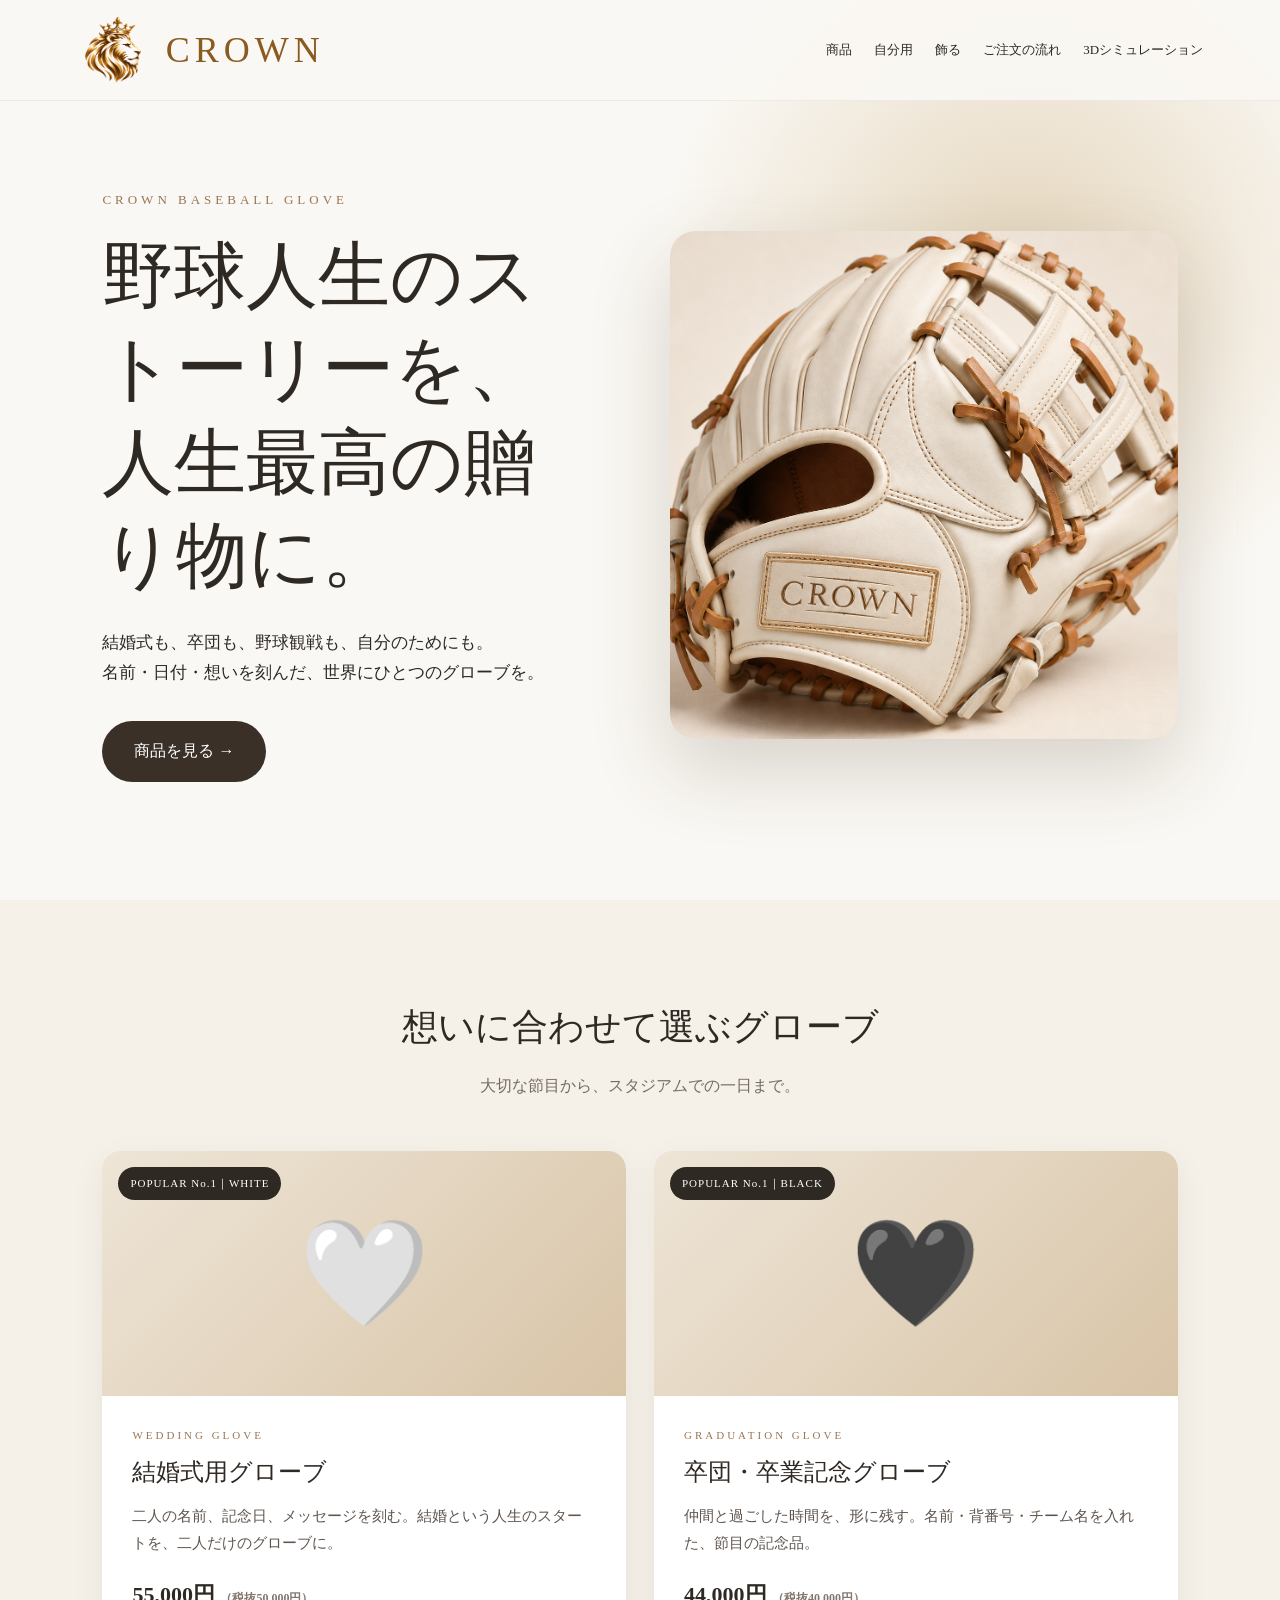
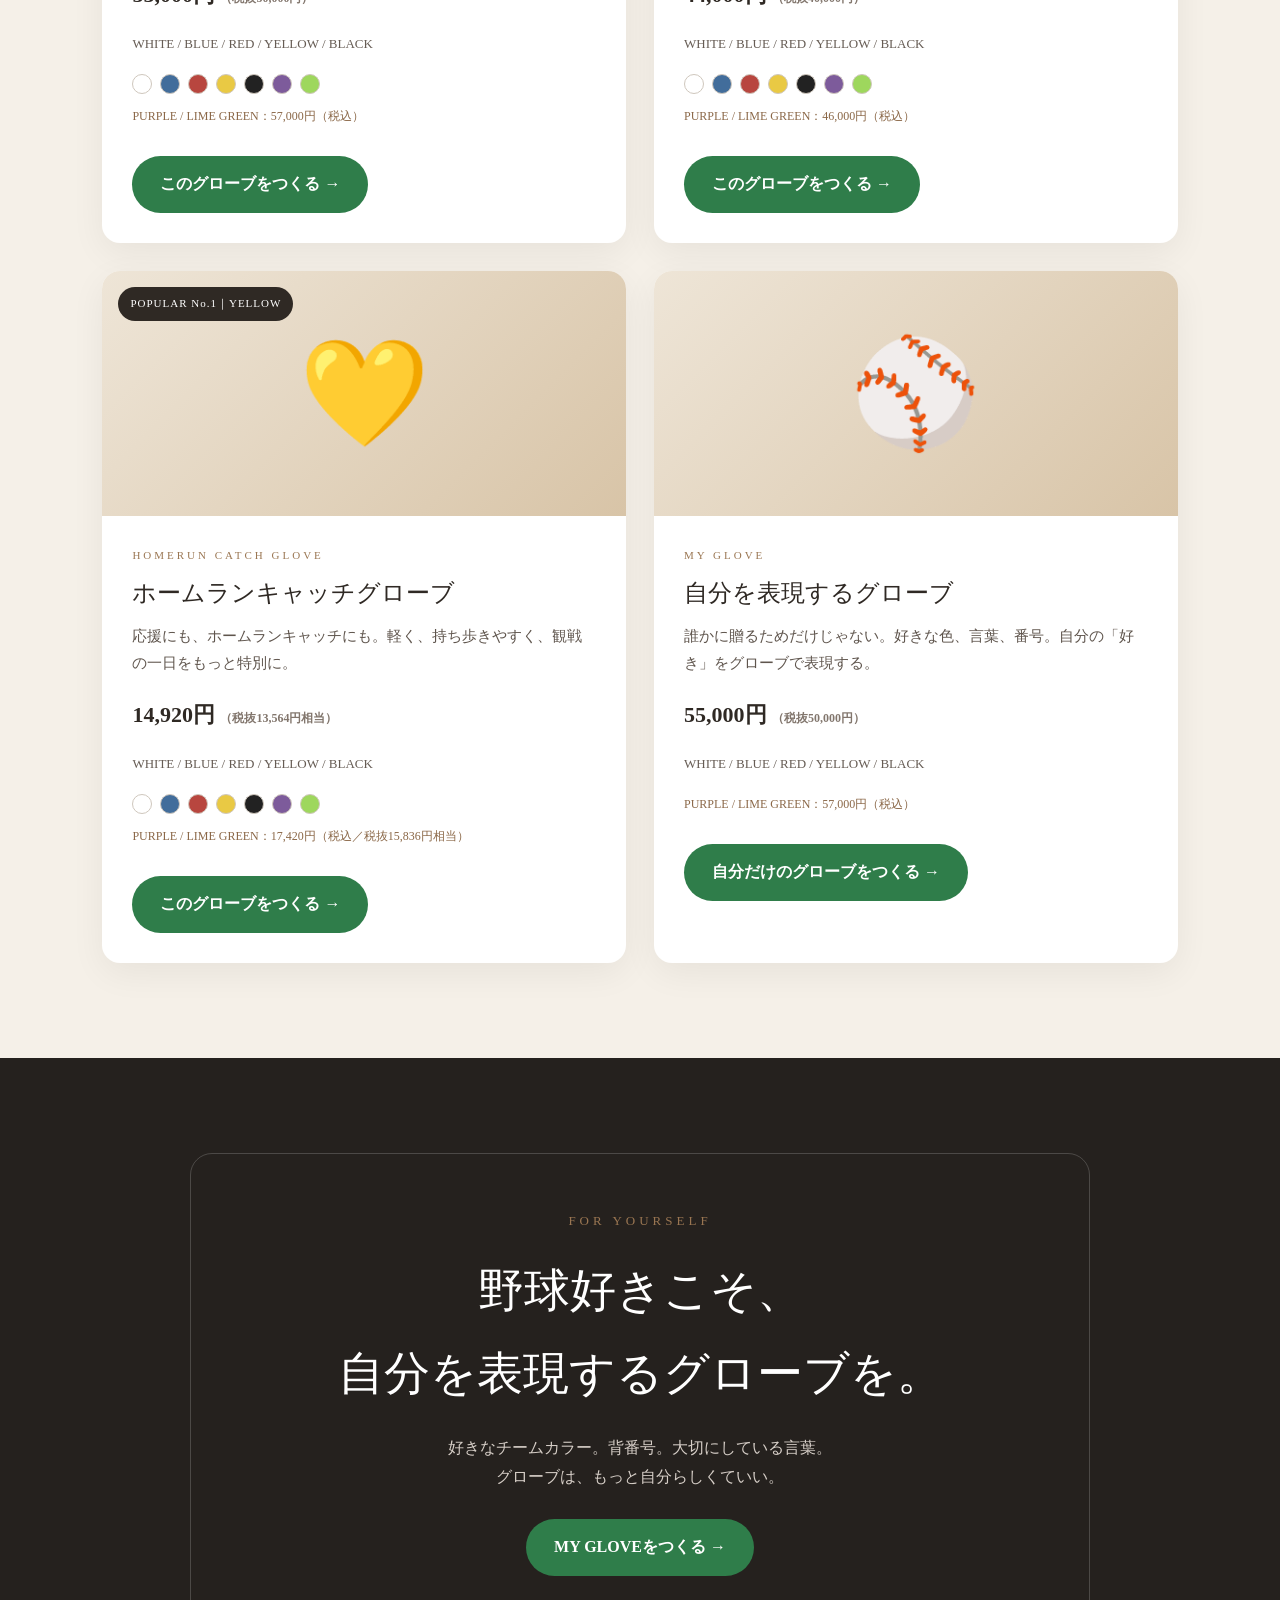
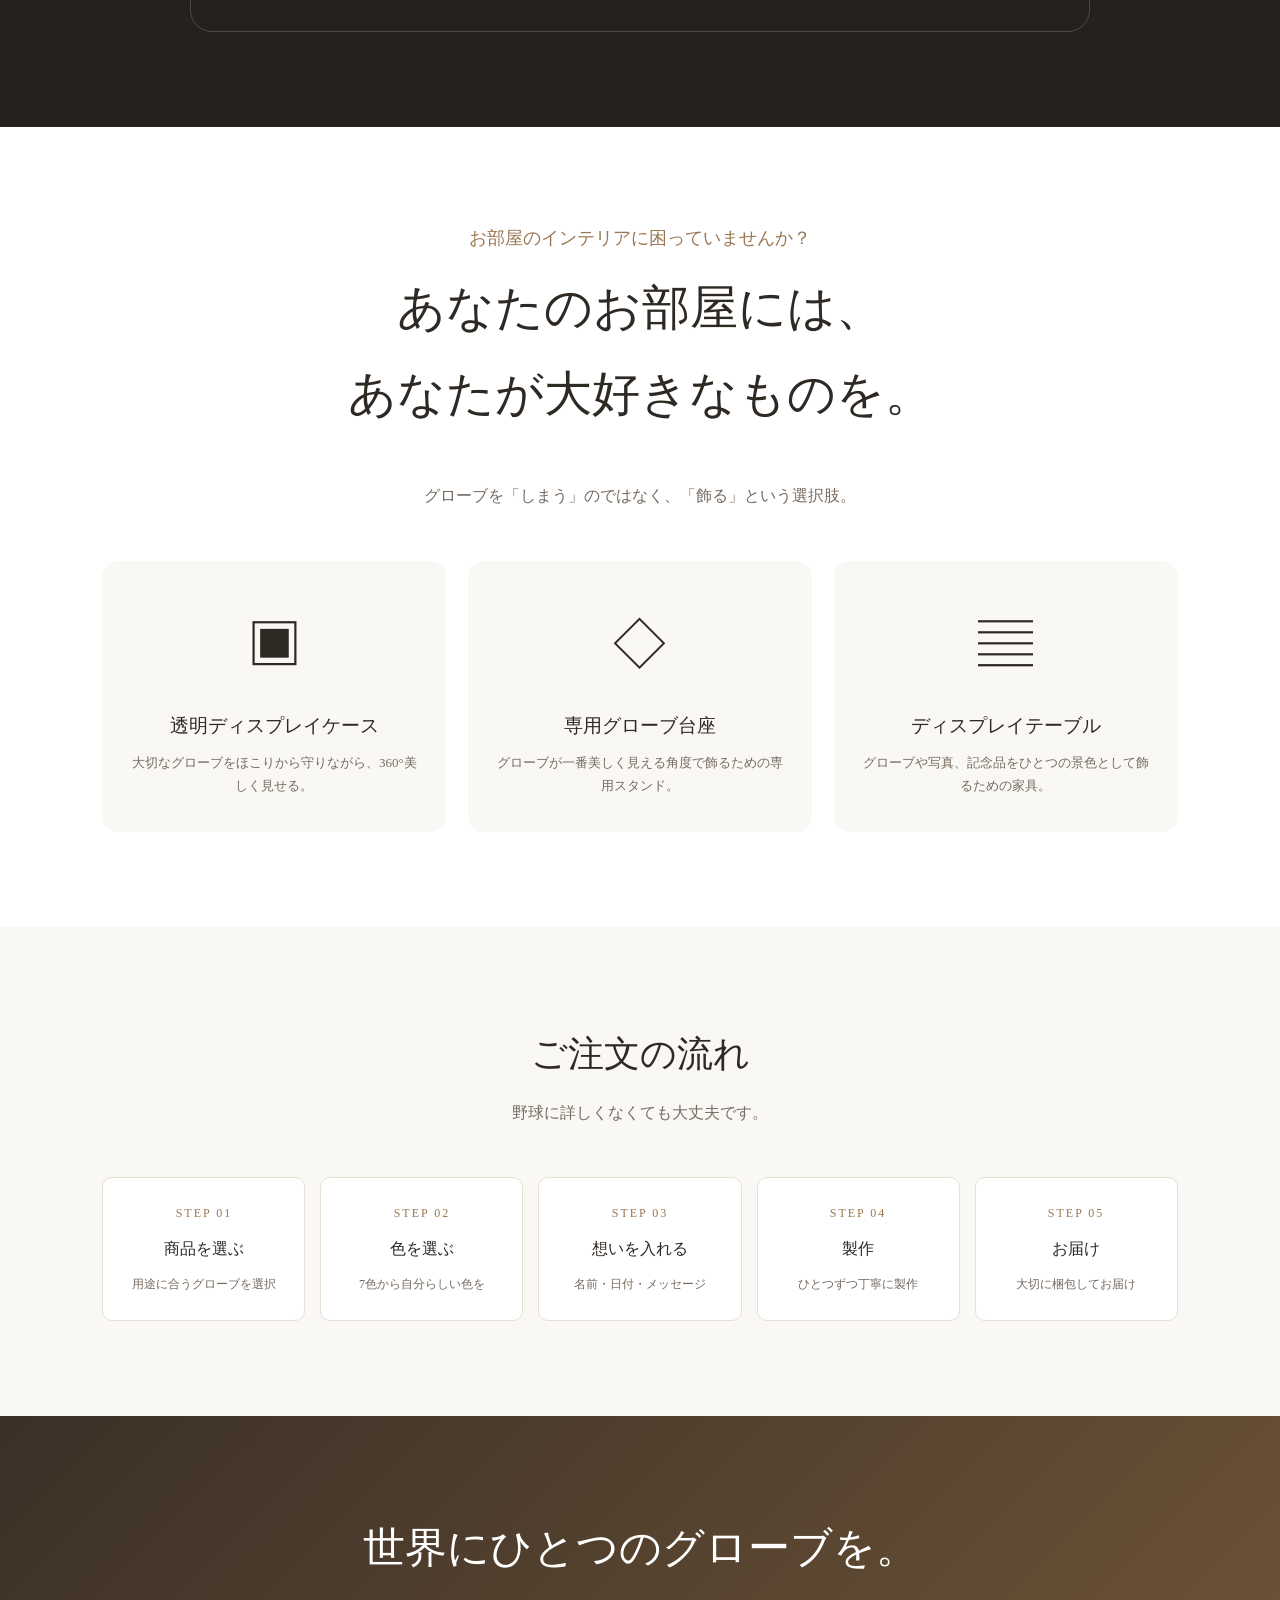
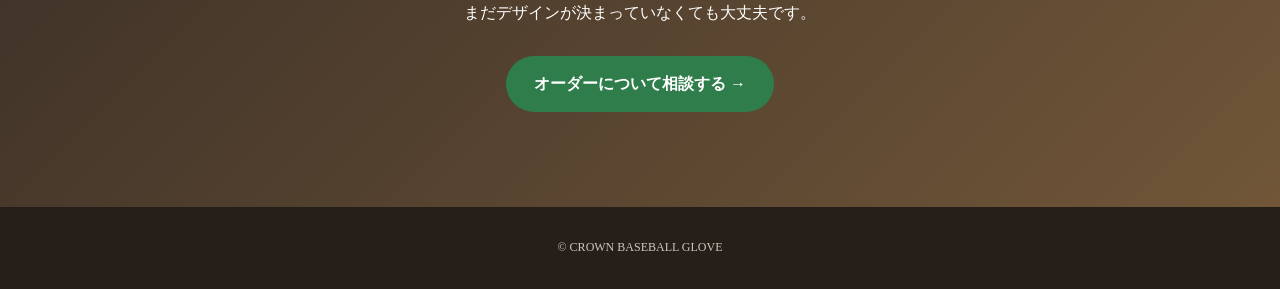
==== index.html @ 949439b6 "Update index.html" ====
<!DOCTYPE html>
<html lang="ja">
<head>
  <meta charset="UTF-8">
  <meta name="viewport" content="width=device-width, initial-scale=1.0">
  <title>CROWN｜野球好きな誰かにとって、一生の思い出になる。</title>
  <meta name="description" content="結婚式、卒団、自分用、野球観戦。想いを世界にひとつのグローブにするCROWN。">

  <!-- Google Analytics 4
       下の G-XXXXXXXXXX を取得した測定IDに置き換えると、
       ページ閲覧・商品クリック・購入ボタンクリック等を計測できます。 -->
  <script async src="https://www.googletagmanager.com/gtag/js?id=G-XXXXXXXXXX"></script>
  <script>
    window.dataLayer = window.dataLayer || [];
    function gtag(){dataLayer.push(arguments);}
    gtag('js', new Date());
    gtag('config', 'G-XXXXXXXXXX');
  </script>

  <style>
    *{margin:0;padding:0;box-sizing:border-box}
    html{scroll-behavior:smooth}
    body{
      font-family:"Hiragino Mincho ProN","Yu Mincho",serif;
      color:#2f2924;background:#faf8f4;line-height:1.8;
    }
    a{text-decoration:none;color:inherit}
    header{
      position:fixed;top:0;width:100%;z-index:100;padding:16px 6%;
      display:flex;justify-content:space-between;align-items:center;
      background:rgba(250,248,244,.92);backdrop-filter:blur(10px);
      border-bottom:1px solid rgba(0,0,0,.05)
    }
  .logo{
  display:flex;
  align-items:center;
  gap:14px;
  text-decoration:none;
  flex-shrink:0;
}

/* ライオン */
.logo-lion{
  display:block;
  width:75px;
  height:68px;
  object-fit:contain;
}

/* CROWN */
.logo-name{
  font-family:Georgia,"Times New Roman",serif;
  font-size:36px;
  font-weight:400;
  letter-spacing:5px;
  line-height:1;
  color:#8a5a20;
}
    nav{display:flex;gap:22px;align-items:center;font-size:13px}
    .header-btn{background:#3b3027;color:#fff;padding:10px 18px;border-radius:30px}
    .purchase-btn{
      display:inline-block;background:#2f7d4a;color:#fff;padding:14px 28px;
      border-radius:40px;font-weight:700;transition:.25s;border:none;cursor:pointer
    }
    .purchase-btn:hover{transform:translateY(-2px);filter:brightness(.94)}
    .main-btn{
      display:inline-block;background:#3b3027;color:#fff;padding:16px 32px;
      border-radius:40px;transition:.25s
    }
    .main-btn:hover{transform:translateY(-2px);opacity:.88}

    /* Opening */
    #opening{
      position:fixed;inset:0;z-index:9999;display:flex;align-items:center;justify-content:center;
      text-align:center;color:white;background:
      linear-gradient(rgba(25,20,16,.62),rgba(25,20,16,.62)),
      radial-gradient(circle at 50% 45%,#8d765f,#2c241e 70%);
      backdrop-filter:blur(12px);animation:openingOut 1s ease 2.6s forwards;
    }
    #opening::before{
      content:"";position:absolute;inset:-20px;
      background:radial-gradient(circle at center,rgba(255,255,255,.13),transparent 45%);
      filter:blur(18px)
    }
    .opening-copy{position:relative;padding:30px;animation:copyIn 1.2s ease both}
    .opening-logo{display:block;width:min(620px,82vw);max-height:62vh;object-fit:contain;margin:auto;filter:drop-shadow(0 14px 35px rgba(0,0,0,.18))}
    .opening-copy small{display:block;letter-spacing:5px;margin-bottom:20px;opacity:.78}
    .opening-copy h1{font-size:clamp(30px,5vw,62px);font-weight:400;line-height:1.55}
    @keyframes copyIn{from{opacity:0;transform:translateY(12px);filter:blur(8px)}to{opacity:1;transform:none;filter:blur(0)}}
    @keyframes openingOut{to{opacity:0;visibility:hidden;pointer-events:none}}

    .hero{
      min-height:100vh;padding:150px 8% 80px;display:flex;align-items:center;
      background:radial-gradient(circle at 80% 30%,#e5d6bd 0%,transparent 30%),#faf8f4
    }
    .hero-inner{max-width:1200px;margin:auto;display:grid;grid-template-columns:1fr 1fr;gap:60px;align-items:center}
    .eyebrow{font-size:13px;letter-spacing:4px;color:#9a7652;margin-bottom:18px}
    .hero h1{font-size:clamp(40px,6vw,72px);line-height:1.3;font-weight:400;margin-bottom:24px}
    .hero-text p{font-size:17px;margin-bottom:32px}
    .glove-box{
  aspect-ratio:1/1;
  border-radius:25px;
  display:flex;
  align-items:center;
  justify-content:center;
  font-size:180px;
  background:linear-gradient(135deg,rgba(255,255,255,.85),rgba(220,202,173,.85));
  box-shadow:0 30px 80px rgba(76,54,30,.2);
  overflow:hidden;
}

.glove-box img{
  width:100%;
  height:100%;
  object-fit:cover;
  display:block;
}

    section{padding:95px 8%}
    .container{max-width:1200px;margin:auto}
    .section-title{text-align:center;font-size:36px;font-weight:400;margin-bottom:12px}
    .section-lead{text-align:center;color:#766b61;margin-bottom:50px}
    .products{background:#f5f0e8}
    .product-grid{display:grid;grid-template-columns:repeat(2,1fr);gap:28px}
    .product-card{
      position:relative;background:#fff;border-radius:18px;overflow:hidden;
      box-shadow:0 10px 35px rgba(0,0,0,.06)
    }
    .product-image{
      height:245px;display:flex;justify-content:center;align-items:center;font-size:105px;
      background:linear-gradient(135deg,#eee5d7,#d8c4a7)
    }
    .product-content{padding:30px}
    .product-label{font-size:11px;letter-spacing:3px;color:#9a7652;margin-bottom:6px}
    .product-content h3{font-size:24px;font-weight:400;margin-bottom:8px}
    .product-copy{font-size:15px;color:#5f554d;margin-bottom:18px}
    .price{font-size:22px;font-weight:700;margin:12px 0 4px}
    .tax{font-size:12px;color:#82766d}
    .colors{margin:18px 0;font-size:13px;color:#665c54}
    .premium{font-size:12px;color:#8b6848;margin-top:7px}
    .popular{
      position:absolute;top:16px;left:16px;z-index:2;background:#2f2924;color:white;
      padding:7px 12px;border-radius:30px;font-size:11px;letter-spacing:1px
    }
    .color-dots{display:flex;gap:8px;margin:12px 0}
    .dot{width:20px;height:20px;border-radius:50%;border:1px solid #cfc7bd}
    .white{background:#fff}.blue{background:#426d9b}.red{background:#b8463f}
    .yellow{background:#e9c944}.black{background:#222}.purple{background:#7d5b9b}.lime{background:#9ed75d}
    .self-section{background:#25211e;color:#fff}
    .self-section .section-lead{color:#d6cec7}
    .self-card{max-width:900px;margin:auto;text-align:center;padding:55px 35px;border:1px solid rgba(255,255,255,.18);border-radius:22px}
    .self-card h3{font-size:clamp(28px,4vw,46px);font-weight:400;margin-bottom:18px}
    .self-card p{color:#d6cec7;margin-bottom:28px}
    .interior{background:#fff}
    .interior-head{text-align:center;max-width:800px;margin:0 auto 45px}
    .interior-head .question{font-size:18px;color:#9a7652;margin-bottom:10px}
    .interior-head h2{font-size:clamp(30px,5vw,48px);font-weight:400}
    .interior-grid{display:grid;grid-template-columns:repeat(3,1fr);gap:22px}
    .interior-card{background:#faf8f4;padding:34px 25px;border-radius:16px;text-align:center}
    .interior-icon{font-size:55px;margin-bottom:15px}
    .interior-card h3{font-weight:500;margin-bottom:8px}
    .interior-card p{font-size:13px;color:#766b61}
    .flow{background:#faf8f4}
    .flow-grid{display:grid;grid-template-columns:repeat(5,1fr);gap:15px}
    .flow-card{text-align:center;padding:25px 15px;border:1px solid #e8dfd4;border-radius:10px;background:#fff}
    .step{font-size:12px;color:#9a7652;letter-spacing:2px}
    .flow-card h3{font-size:16px;margin:10px 0;font-weight:500}
    .flow-card p{font-size:12px;color:#766b61}
    .cta{background:linear-gradient(135deg,#3b3027,#715638);color:#fff;text-align:center}
    .cta .section-title{font-size:42px}.cta p{margin-bottom:28px}
    footer{background:#251e19;color:#cfc6bd;text-align:center;padding:30px;font-size:12px}

    @media(max-width:850px){
      nav a:not(.header-btn){display:none}
     .logo-lion{
  width:52px;
  height:48px;
}

.logo-name{
  font-size:24px;
  letter-spacing:3px;
}
      .hero{padding:120px 7% 60px}
      .hero-inner{grid-template-columns:1fr;gap:35px}
      .hero-text{text-align:center}.glove-box{font-size:125px}
      section{padding:70px 6%}.section-title{font-size:28px}
      .product-grid,.interior-grid,.flow-grid{grid-template-columns:1fr}
      .product-image{height:210px}
    }
  </style>
</head>
<body>
  <div id="opening" aria-hidden="true">
    <div class="opening-copy">
      <small>CROWN</small>
      <h1>野球好きな誰かにとって、<br>一生の思い出になる。</h1>
    </div>
  </div>

 <header>
  <a href="./index.html" class="logo" aria-label="CROWN トップへ">
   <img src="./crown-lion.png" alt="" class="logo-lion">
    <span class="logo-name">CROWN</span>
  </a>

  <nav>
    <a href="#products">商品</a>
    <a href="#personal">自分用</a>
    <a href="#display">飾る</a>
    <a href="#flow">ご注文の流れ</a>
    <a href="./custom/" class="sim-btn">3Dシミュレーション</a>
  </nav>
</header>

  <main>
    <section class="hero">
      <div class="hero-inner">
        <div class="hero-text">
          <div class="eyebrow">CROWN BASEBALL GLOVE</div>
          <h1>野球人生のストーリーを、<br>人生最高の贈り物に。</h1>
          <p>結婚式も、卒団も、野球観戦も、自分のためにも。<br>
          名前・日付・想いを刻んだ、世界にひとつのグローブを。</p>
          <a href="#products" class="main-btn" onclick="track('hero_products')">商品を見る →</a>
        </div>
        <div class="glove-box">
  <img src="./crown-glove-main.png" alt="CROWN オリジナルグローブ">
</div>
      </div>
    </section>

    <section class="products" id="products">
      <div class="container">
        <h2 class="section-title">想いに合わせて選ぶグローブ</h2>
        <p class="section-lead">大切な節目から、スタジアムでの一日まで。</p>
        <div class="product-grid">

          <article class="product-card">
            <div class="popular">POPULAR No.1｜WHITE</div>
            <div class="product-image">🤍</div>
            <div class="product-content">
              <div class="product-label">WEDDING GLOVE</div>
              <h3>結婚式用グローブ</h3>
              <p class="product-copy">二人の名前、記念日、メッセージを刻む。結婚という人生のスタートを、二人だけのグローブに。</p>
              <div class="price">55,000円 <span class="tax">（税抜50,000円）</span></div>
              <div class="colors">WHITE / BLUE / RED / YELLOW / BLACK</div>
              <div class="color-dots"><i class="dot white"></i><i class="dot blue"></i><i class="dot red"></i><i class="dot yellow"></i><i class="dot black"></i><i class="dot purple"></i><i class="dot lime"></i></div>
              <div class="premium">PURPLE / LIME GREEN：57,000円（税込）</div>
              <br><a href="./custom/" class="purchase-btn" onclick="track('buy_wedding')">このグローブをつくる →</a>
            </div>
          </article>

          <article class="product-card">
            <div class="popular">POPULAR No.1｜BLACK</div>
            <div class="product-image">🖤</div>
            <div class="product-content">
              <div class="product-label">GRADUATION GLOVE</div>
              <h3>卒団・卒業記念グローブ</h3>
              <p class="product-copy">仲間と過ごした時間を、形に残す。名前・背番号・チーム名を入れた、節目の記念品。</p>
              <div class="price">44,000円 <span class="tax">（税抜40,000円）</span></div>
              <div class="colors">WHITE / BLUE / RED / YELLOW / BLACK</div>
              <div class="color-dots"><i class="dot white"></i><i class="dot blue"></i><i class="dot red"></i><i class="dot yellow"></i><i class="dot black"></i><i class="dot purple"></i><i class="dot lime"></i></div>
              <div class="premium">PURPLE / LIME GREEN：46,000円（税込）</div>
              <br><a href="./custom/" class="purchase-btn" onclick="track('buy_graduation')">このグローブをつくる →</a>
            </div>
          </article>

          <article class="product-card">
            <div class="popular">POPULAR No.1｜YELLOW</div>
            <div class="product-image">💛</div>
            <div class="product-content">
              <div class="product-label">HOMERUN CATCH GLOVE</div>
              <h3>ホームランキャッチグローブ</h3>
              <p class="product-copy">応援にも、ホームランキャッチにも。軽く、持ち歩きやすく、観戦の一日をもっと特別に。</p>
              <div class="price">14,920円 <span class="tax">（税抜13,564円相当）</span></div>
              <div class="colors">WHITE / BLUE / RED / YELLOW / BLACK</div>
              <div class="color-dots"><i class="dot white"></i><i class="dot blue"></i><i class="dot red"></i><i class="dot yellow"></i><i class="dot black"></i><i class="dot purple"></i><i class="dot lime"></i></div>
              <div class="premium">PURPLE / LIME GREEN：17,420円（税込／税抜15,836円相当）</div>
              <br><a href="./custom/" class="purchase-btn" onclick="track('buy_homerun')">このグローブをつくる →</a>
            </div>
          </article>

          <article class="product-card" id="myglove">
            <div class="product-image">⚾</div>
            <div class="product-content">
              <div class="product-label">MY GLOVE</div>
              <h3>自分を表現するグローブ</h3>
              <p class="product-copy">誰かに贈るためだけじゃない。好きな色、言葉、番号。自分の「好き」をグローブで表現する。</p>
              <div class="price">55,000円 <span class="tax">（税抜50,000円）</span></div>
              <div class="colors">WHITE / BLUE / RED / YELLOW / BLACK</div>
              <div class="premium">PURPLE / LIME GREEN：57,000円（税込）</div>
              <br><a href="./custom/" class="purchase-btn" onclick="track('buy_myglove')">自分だけのグローブをつくる →</a>
            </div>
          </article>

        </div>
      </div>
    </section>

    <section class="self-section">
      <div class="container">
        <div class="self-card">
          <div class="eyebrow">FOR YOURSELF</div>
          <h3>野球好きこそ、<br>自分を表現するグローブを。</h3>
          <p>好きなチームカラー。背番号。大切にしている言葉。<br>グローブは、もっと自分らしくていい。</p>
          <a href="./custom/" class="purchase-btn" onclick="track('myglove_cta')">MY GLOVEをつくる →</a>
        </div>
      </div>
    </section>

    <section class="interior" id="interior">
      <div class="container">
        <div class="interior-head">
          <div class="question">お部屋のインテリアに困っていませんか？</div>
          <h2>あなたのお部屋には、<br>あなたが大好きなものを。</h2>
        </div>
        <p class="section-lead">グローブを「しまう」のではなく、「飾る」という選択肢。</p>
        <div class="interior-grid">
          <div class="interior-card"><div class="interior-icon">▣</div><h3>透明ディスプレイケース</h3><p>大切なグローブをほこりから守りながら、360°美しく見せる。</p></div>
          <div class="interior-card"><div class="interior-icon">◇</div><h3>専用グローブ台座</h3><p>グローブが一番美しく見える角度で飾るための専用スタンド。</p></div>
          <div class="interior-card"><div class="interior-icon">▤</div><h3>ディスプレイテーブル</h3><p>グローブや写真、記念品をひとつの景色として飾るための家具。</p></div>
        </div>
      </div>
    </section>

    <section class="flow" id="flow">
      <div class="container">
        <h2 class="section-title">ご注文の流れ</h2>
        <p class="section-lead">野球に詳しくなくても大丈夫です。</p>
        <div class="flow-grid">
          <div class="flow-card"><div class="step">STEP 01</div><h3>商品を選ぶ</h3><p>用途に合うグローブを選択</p></div>
          <div class="flow-card"><div class="step">STEP 02</div><h3>色を選ぶ</h3><p>7色から自分らしい色を</p></div>
          <div class="flow-card"><div class="step">STEP 03</div><h3>想いを入れる</h3><p>名前・日付・メッセージ</p></div>
          <div class="flow-card"><div class="step">STEP 04</div><h3>製作</h3><p>ひとつずつ丁寧に製作</p></div>
          <div class="flow-card"><div class="step">STEP 05</div><h3>お届け</h3><p>大切に梱包してお届け</p></div>
        </div>
      </div>
    </section>

    <section class="cta">
      <div class="container">
        <h2 class="section-title">世界にひとつのグローブを。</h2>
        <p>まだデザインが決まっていなくても大丈夫です。</p>
        <a href="/glove-lp/contact.html" class="purchase-btn" onclick="track('bottom_contact')">オーダーについて相談する →</a>
      </div>
    </section>
  </main>

  <footer>© CROWN BASEBALL GLOVE</footer>

  <script>
    // GA4 カスタムイベント。測定ID設定後に商品別クリックを確認できます。
    function track(eventName){
      if(typeof gtag === 'function'){
        gtag('event', eventName, {
          page_path: location.pathname,
          page_title: document.title
        });
      }
    }
    // どのセクションまで見られたかを計測
    const seen = new Set();
    const observer = new IntersectionObserver(entries => {
      entries.forEach(entry => {
        if(entry.isIntersecting && entry.target.id && !seen.has(entry.target.id)){
          seen.add(entry.target.id);
          track('view_section_' + entry.target.id);
        }
      });
    }, {threshold:.35});
    document.querySelectorAll('section[id]').forEach(el => observer.observe(el));
  </script>
</body>
</html>
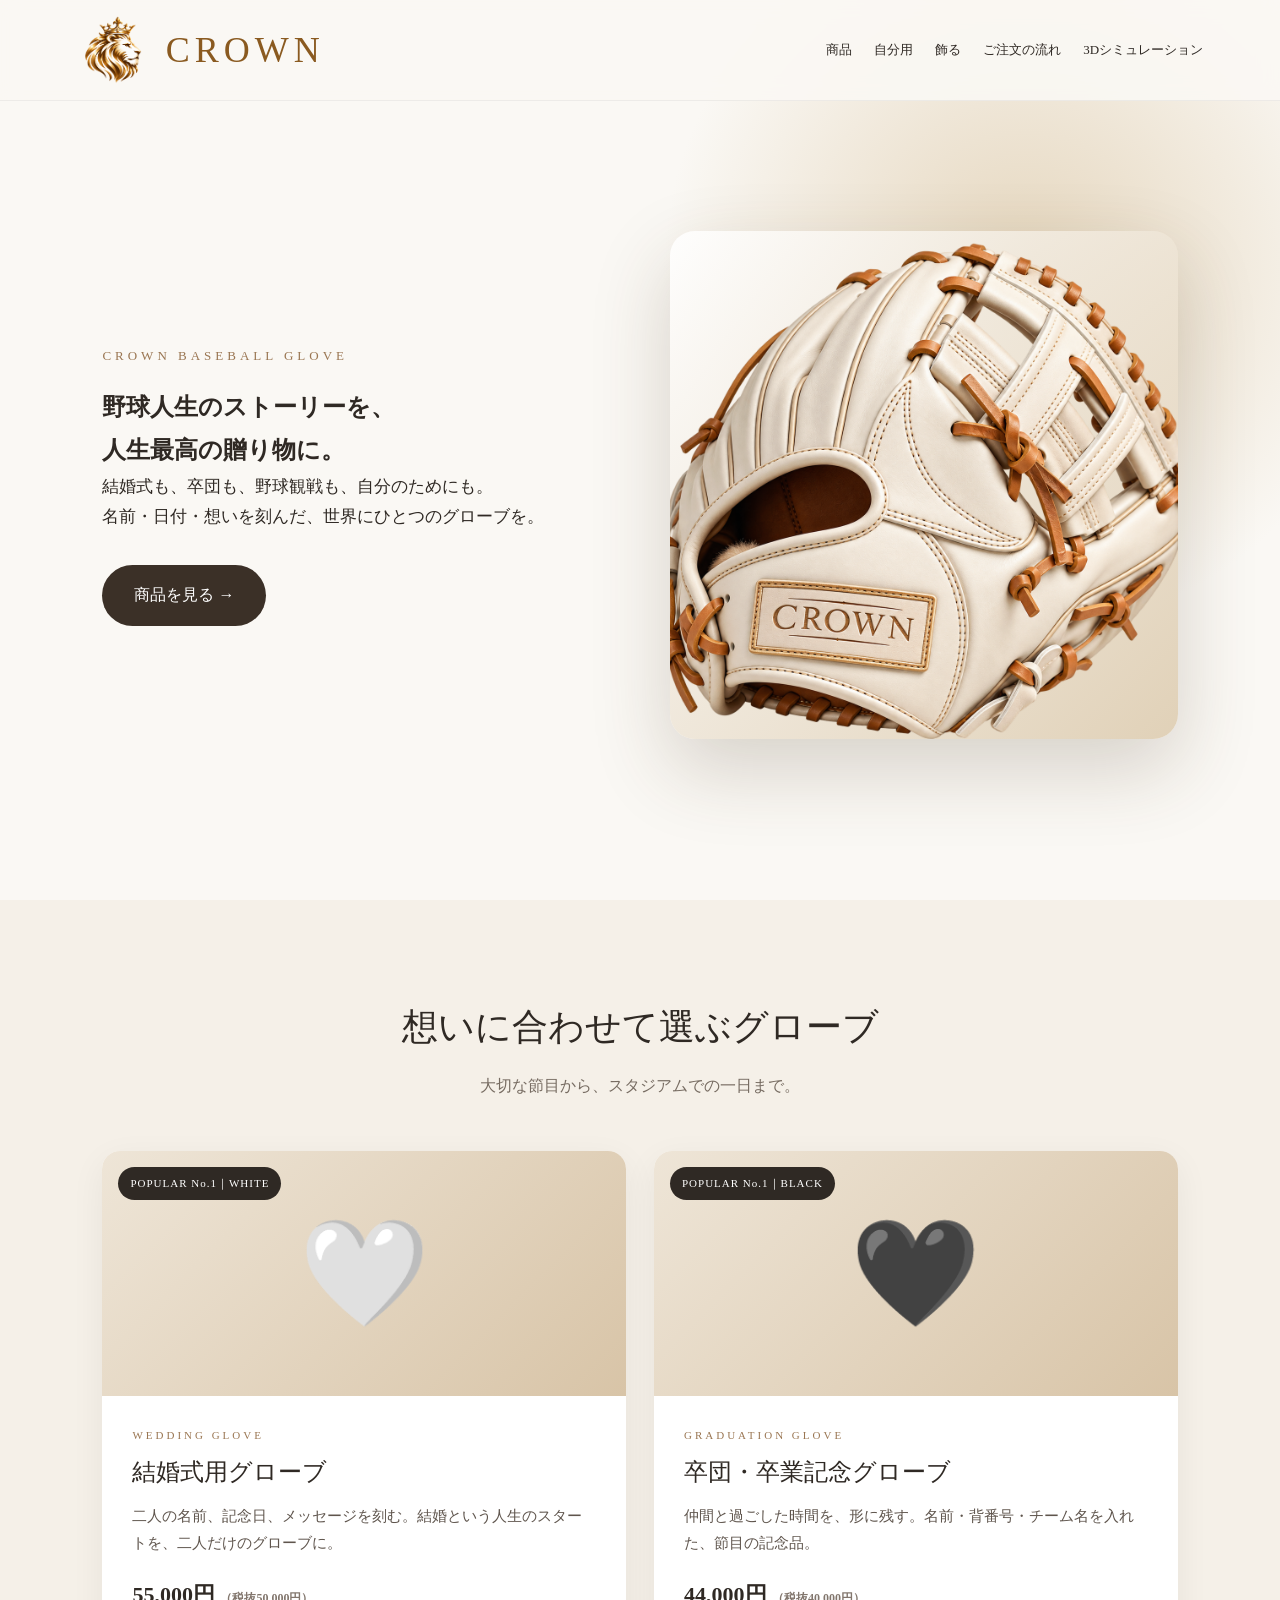
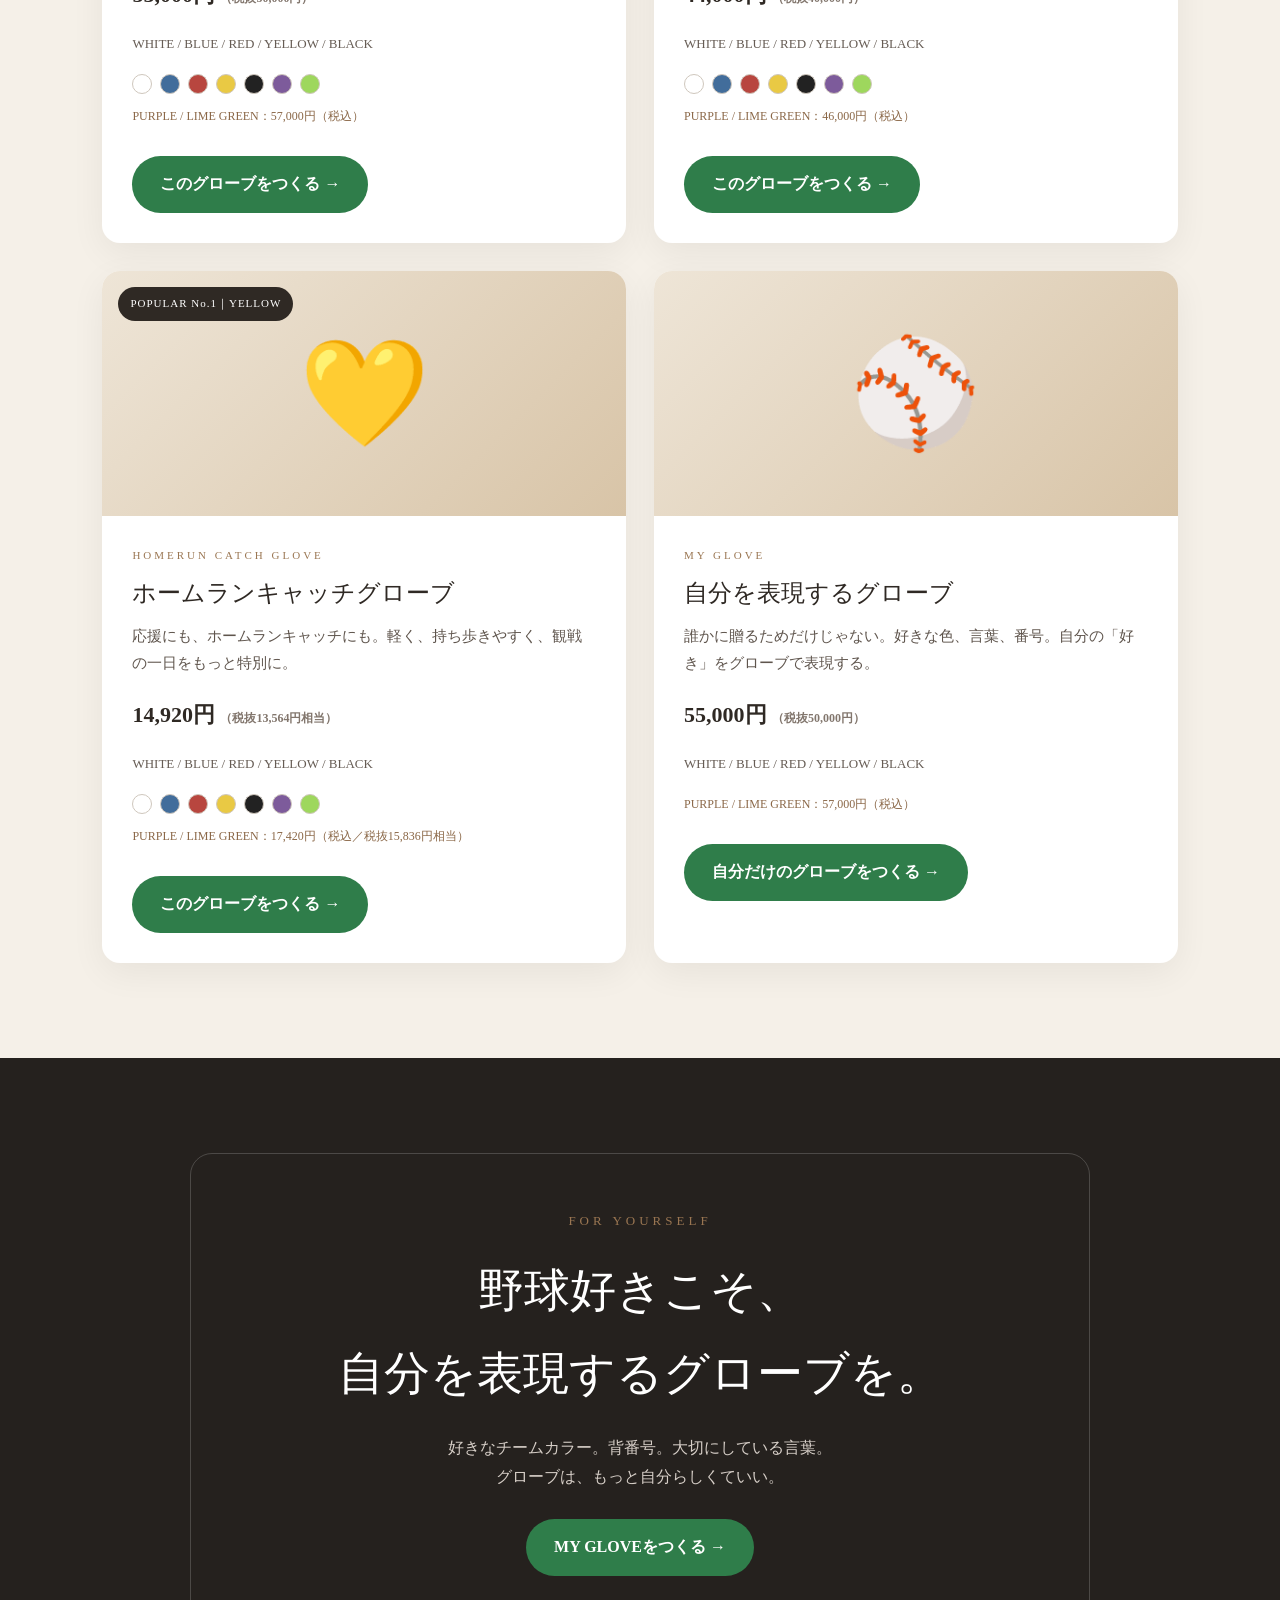
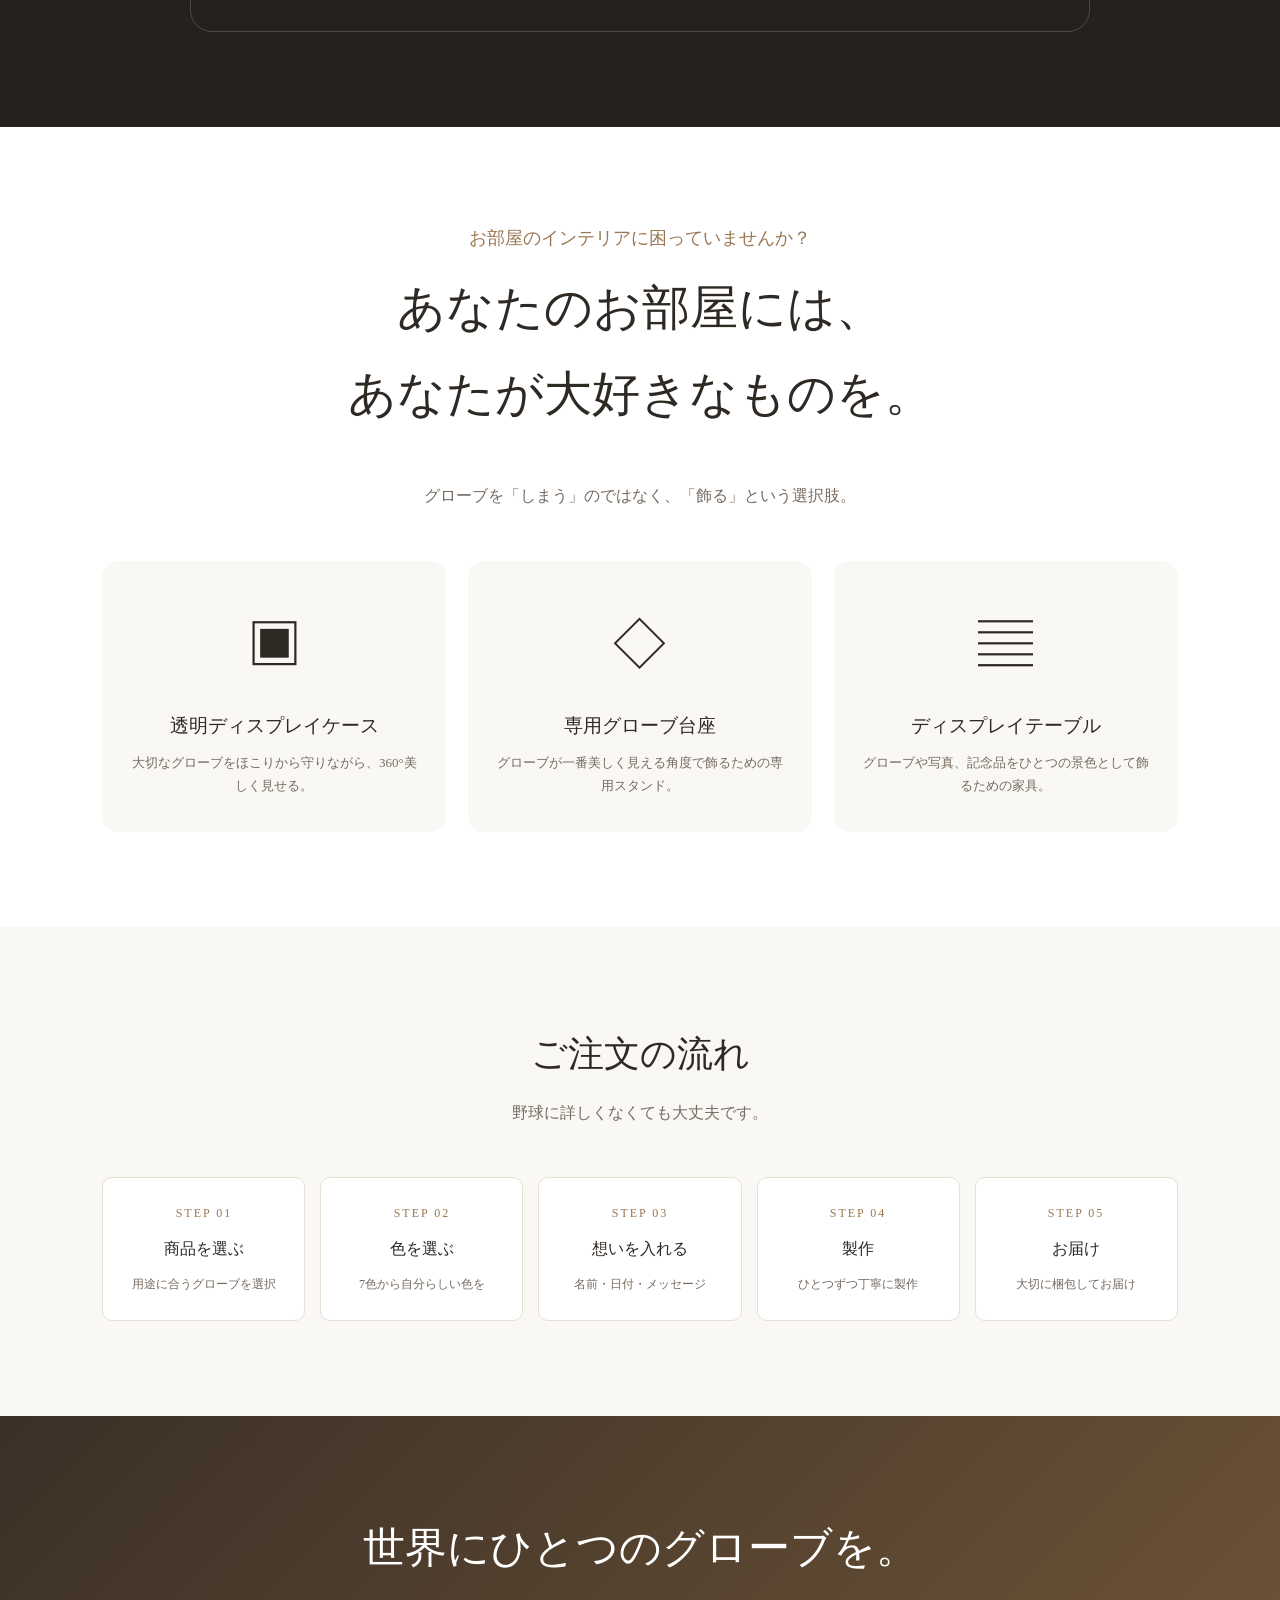
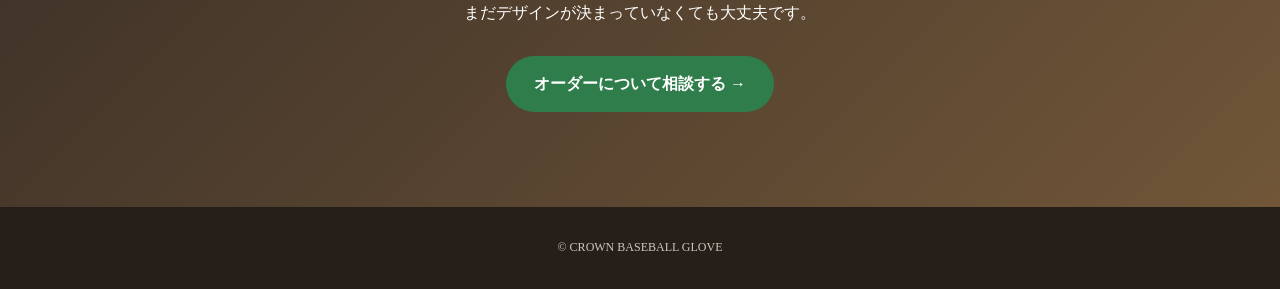
==== commit 13e3a655: "Update index.html" ====
--- a/index.html
+++ b/index.html
@@ -95,7 +95,10 @@
     }
     .hero-inner{max-width:1200px;margin:auto;display:grid;grid-template-columns:1fr 1fr;gap:60px;align-items:center}
     .eyebrow{font-size:13px;letter-spacing:4px;color:#9a7652;margin-bottom:18px}
-    .hero h1{font-size:clamp(40px,6vw,72px);line-height:1.3;font-weight:400;margin-bottom:24px}
+    .hero h1 span{
+  display:block;
+  white-space:nowrap;
+}
     .hero-text p{font-size:17px;margin-bottom:32px}
     .glove-box{
   aspect-ratio:1/1;
@@ -218,7 +221,9 @@
       <div class="hero-inner">
         <div class="hero-text">
           <div class="eyebrow">CROWN BASEBALL GLOVE</div>
-          <h1>野球人生のストーリーを、<br>人生最高の贈り物に。</h1>
+          <h1>野球人生のストーリーを、<br>
+            人生最高の贈り物に。
+          </h1>
           <p>結婚式も、卒団も、野球観戦も、自分のためにも。<br>
           名前・日付・想いを刻んだ、世界にひとつのグローブを。</p>
           <a href="#products" class="main-btn" onclick="track('hero_products')">商品を見る →</a>
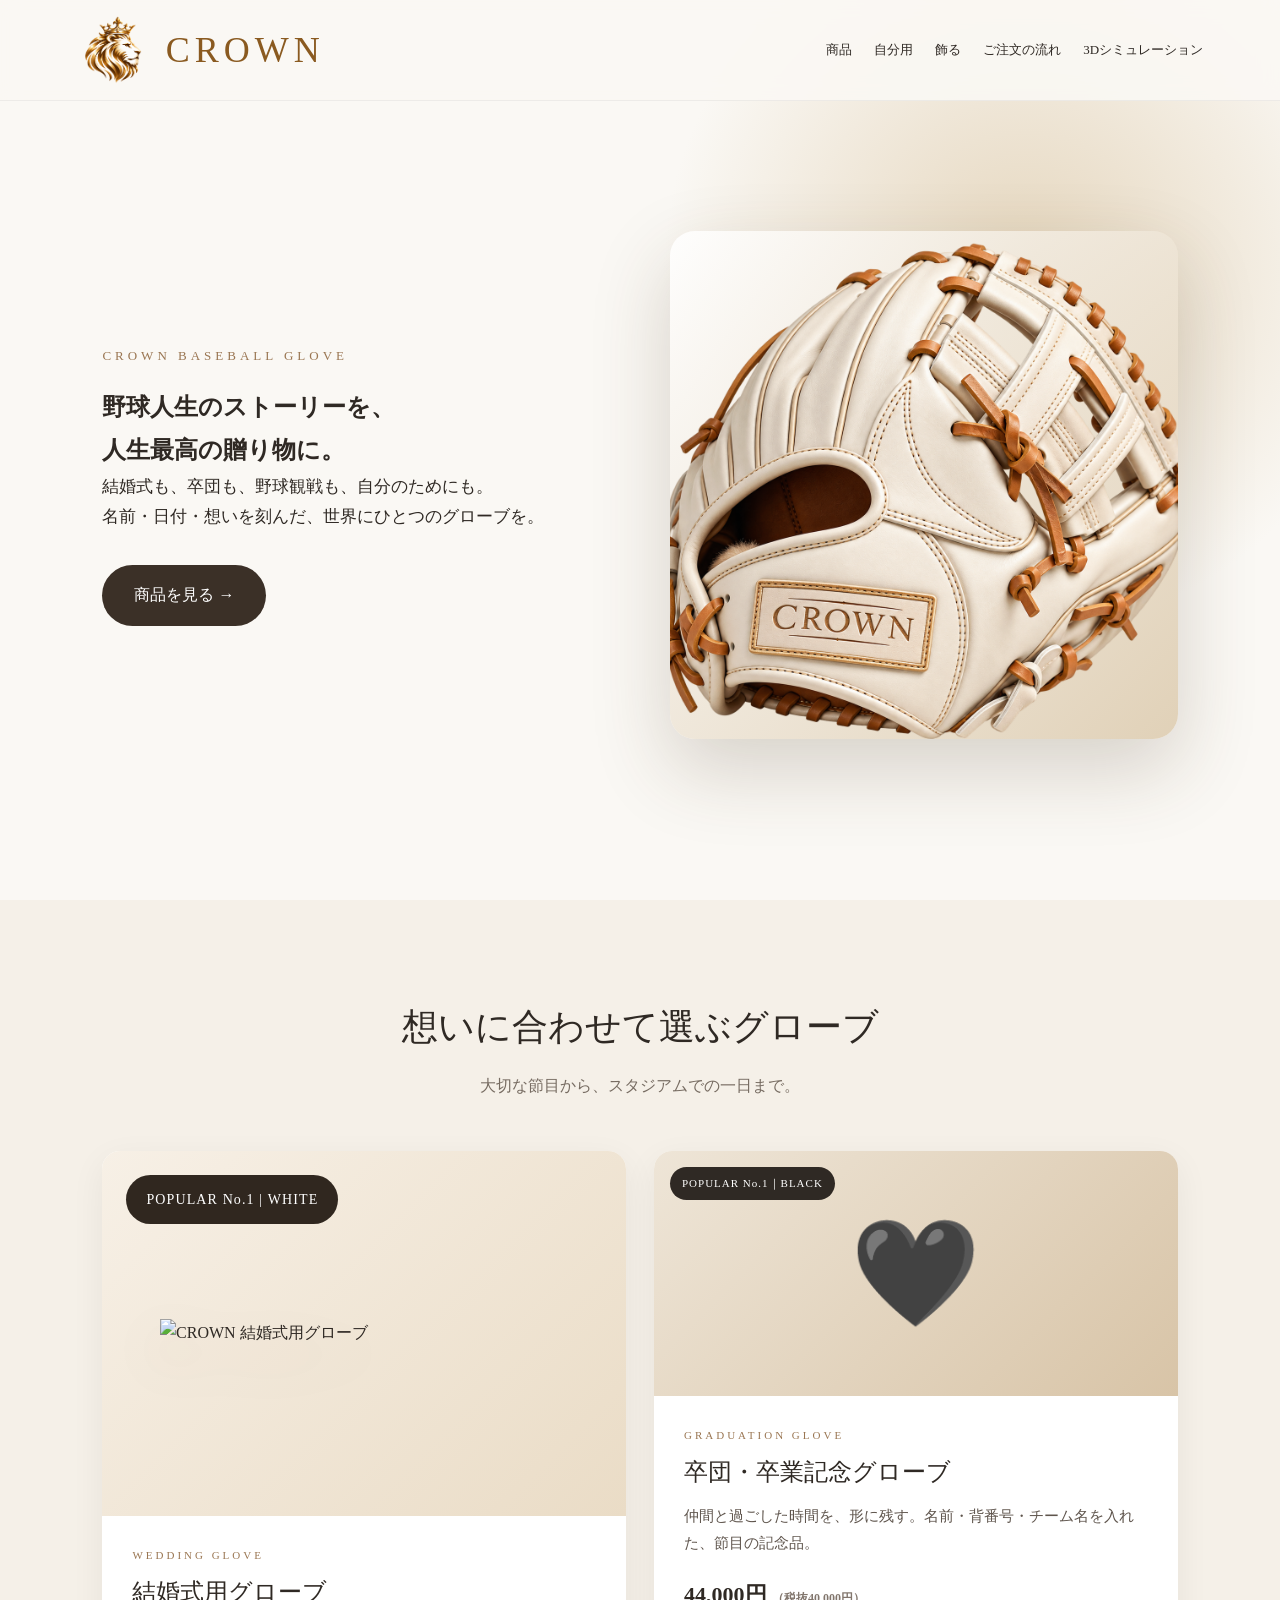
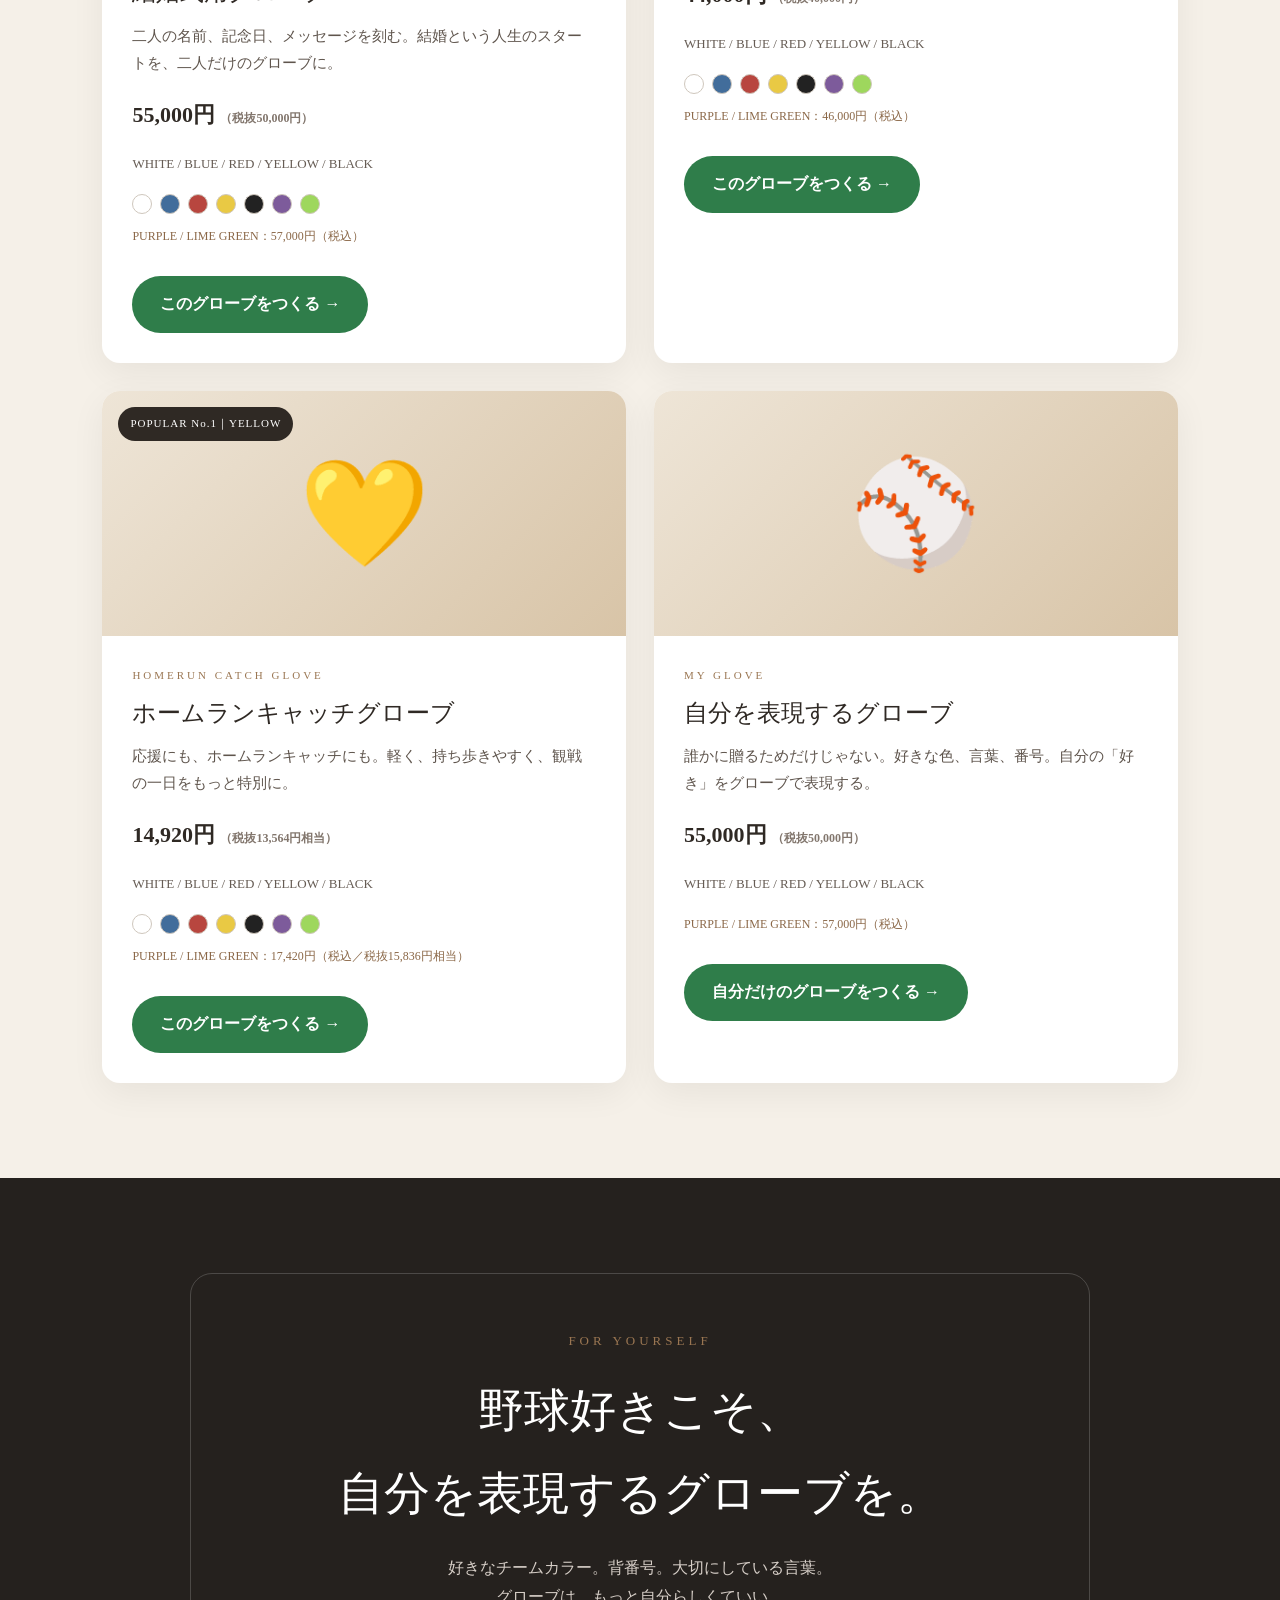
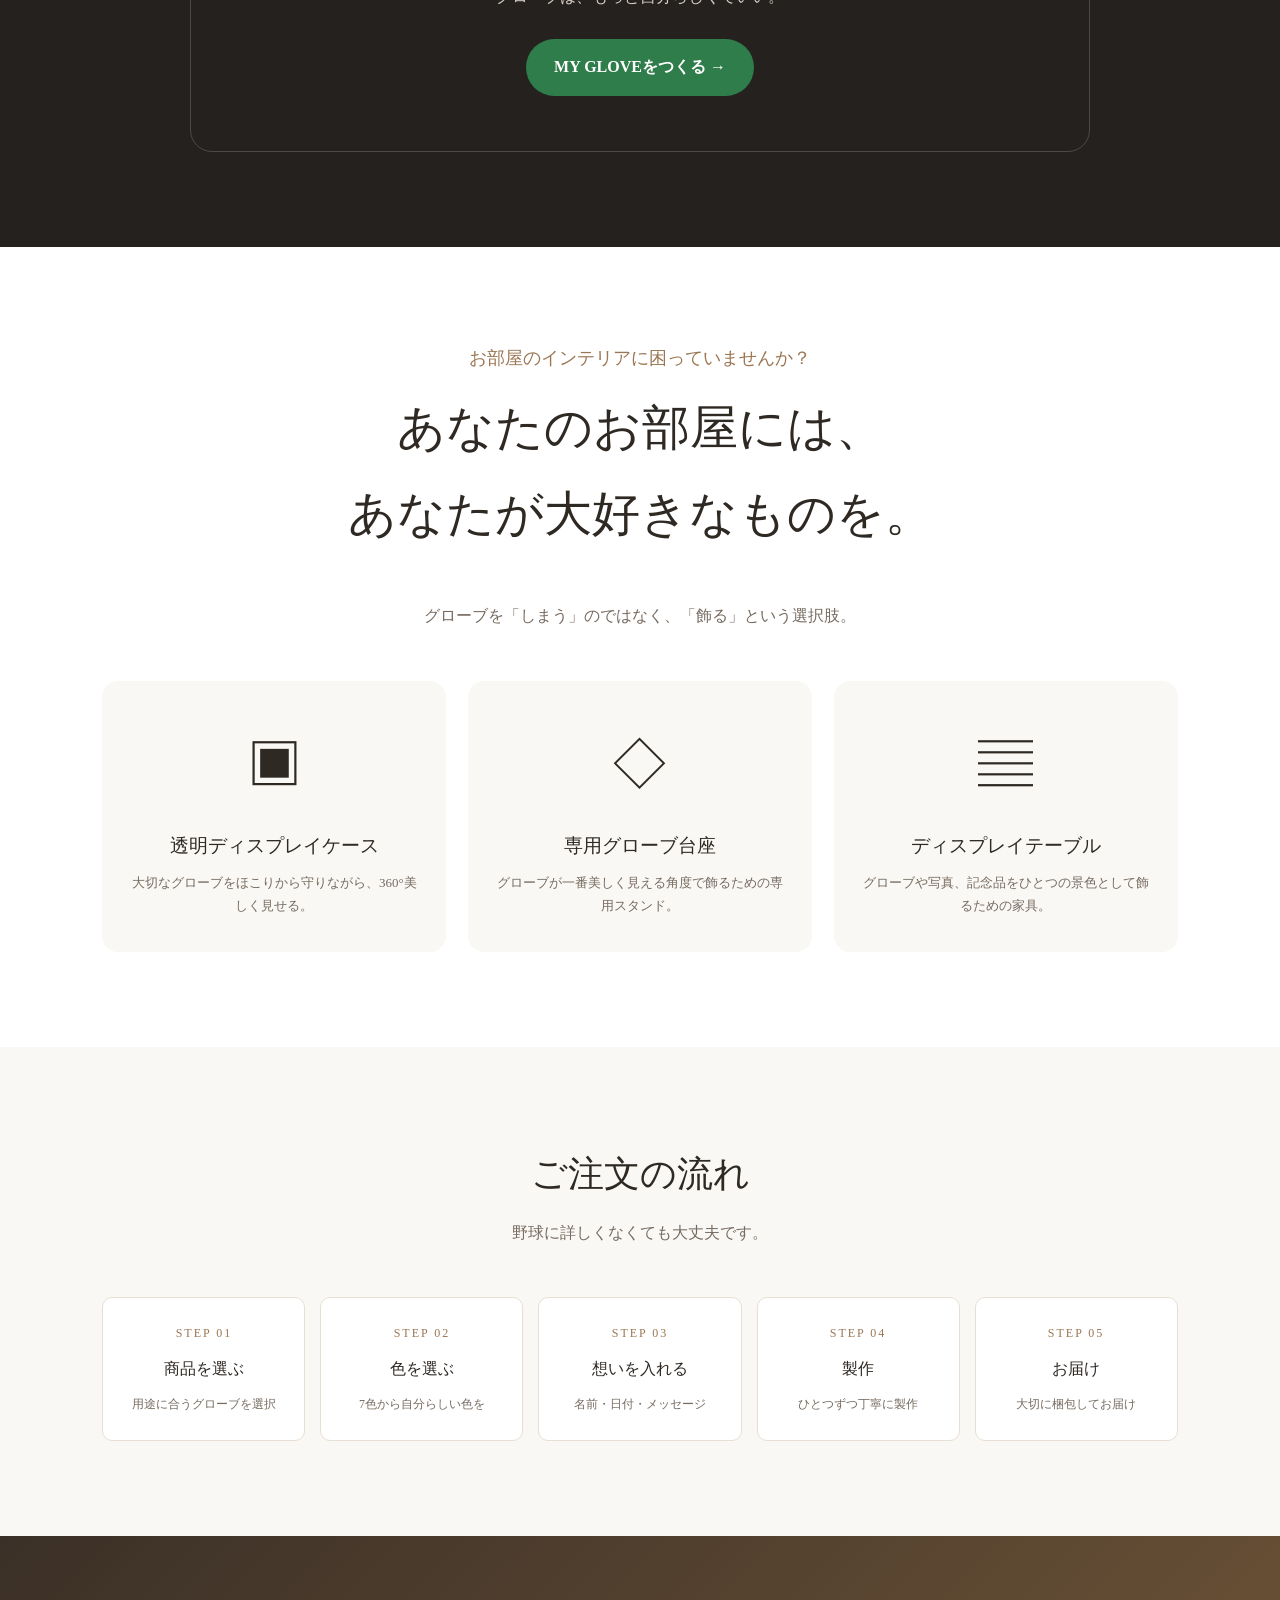
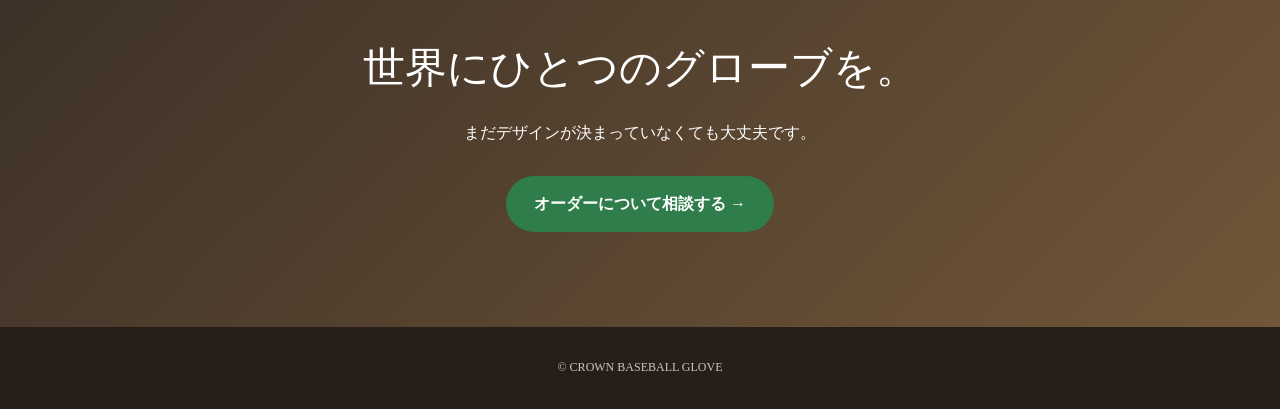
==== commit 43edf267: "Update index.html" ====
--- a/index.html
+++ b/index.html
@@ -55,6 +55,48 @@
   letter-spacing:5px;
   line-height:1;
   color:#8a5a20;
+}
+    /* 結婚式用グローブ */
+.wedding-visual{
+  position:relative;
+  display:flex;
+  align-items:center;
+  justify-content:center;
+  min-height:365px;
+  padding:35px;
+  overflow:hidden;
+
+  background:linear-gradient(
+    135deg,
+    #f7f0e6 0%,
+    #eadcc6 100%
+  );
+}
+
+.wedding-glove-img{
+  display:block;
+  width:90%;
+  max-width:520px;
+  height:auto;
+  object-fit:contain;
+
+  filter:drop-shadow(0 22px 25px rgba(70,45,25,.15));
+}
+
+.popular-badge{
+  position:absolute;
+  top:24px;
+  left:24px;
+  z-index:2;
+
+  padding:12px 20px;
+  border-radius:999px;
+
+  background:#30271f;
+  color:#fff;
+
+  font-size:14px;
+  letter-spacing:.08em;
 }
     nav{display:flex;gap:22px;align-items:center;font-size:13px}
     .header-btn{background:#3b3027;color:#fff;padding:10px 18px;border-radius:30px}
@@ -241,8 +283,15 @@
         <div class="product-grid">
 
           <article class="product-card">
-            <div class="popular">POPULAR No.1｜WHITE</div>
-            <div class="product-image">🤍</div>
+            <div class="product-visual wedding-visual">
+  <span class="popular-badge">POPULAR No.1 | WHITE</span>
+
+  <img
+    src="./crown-wedding-glove.png"
+    alt="CROWN 結婚式用グローブ"
+    class="wedding-glove-img"
+  >
+</div>
             <div class="product-content">
               <div class="product-label">WEDDING GLOVE</div>
               <h3>結婚式用グローブ</h3>
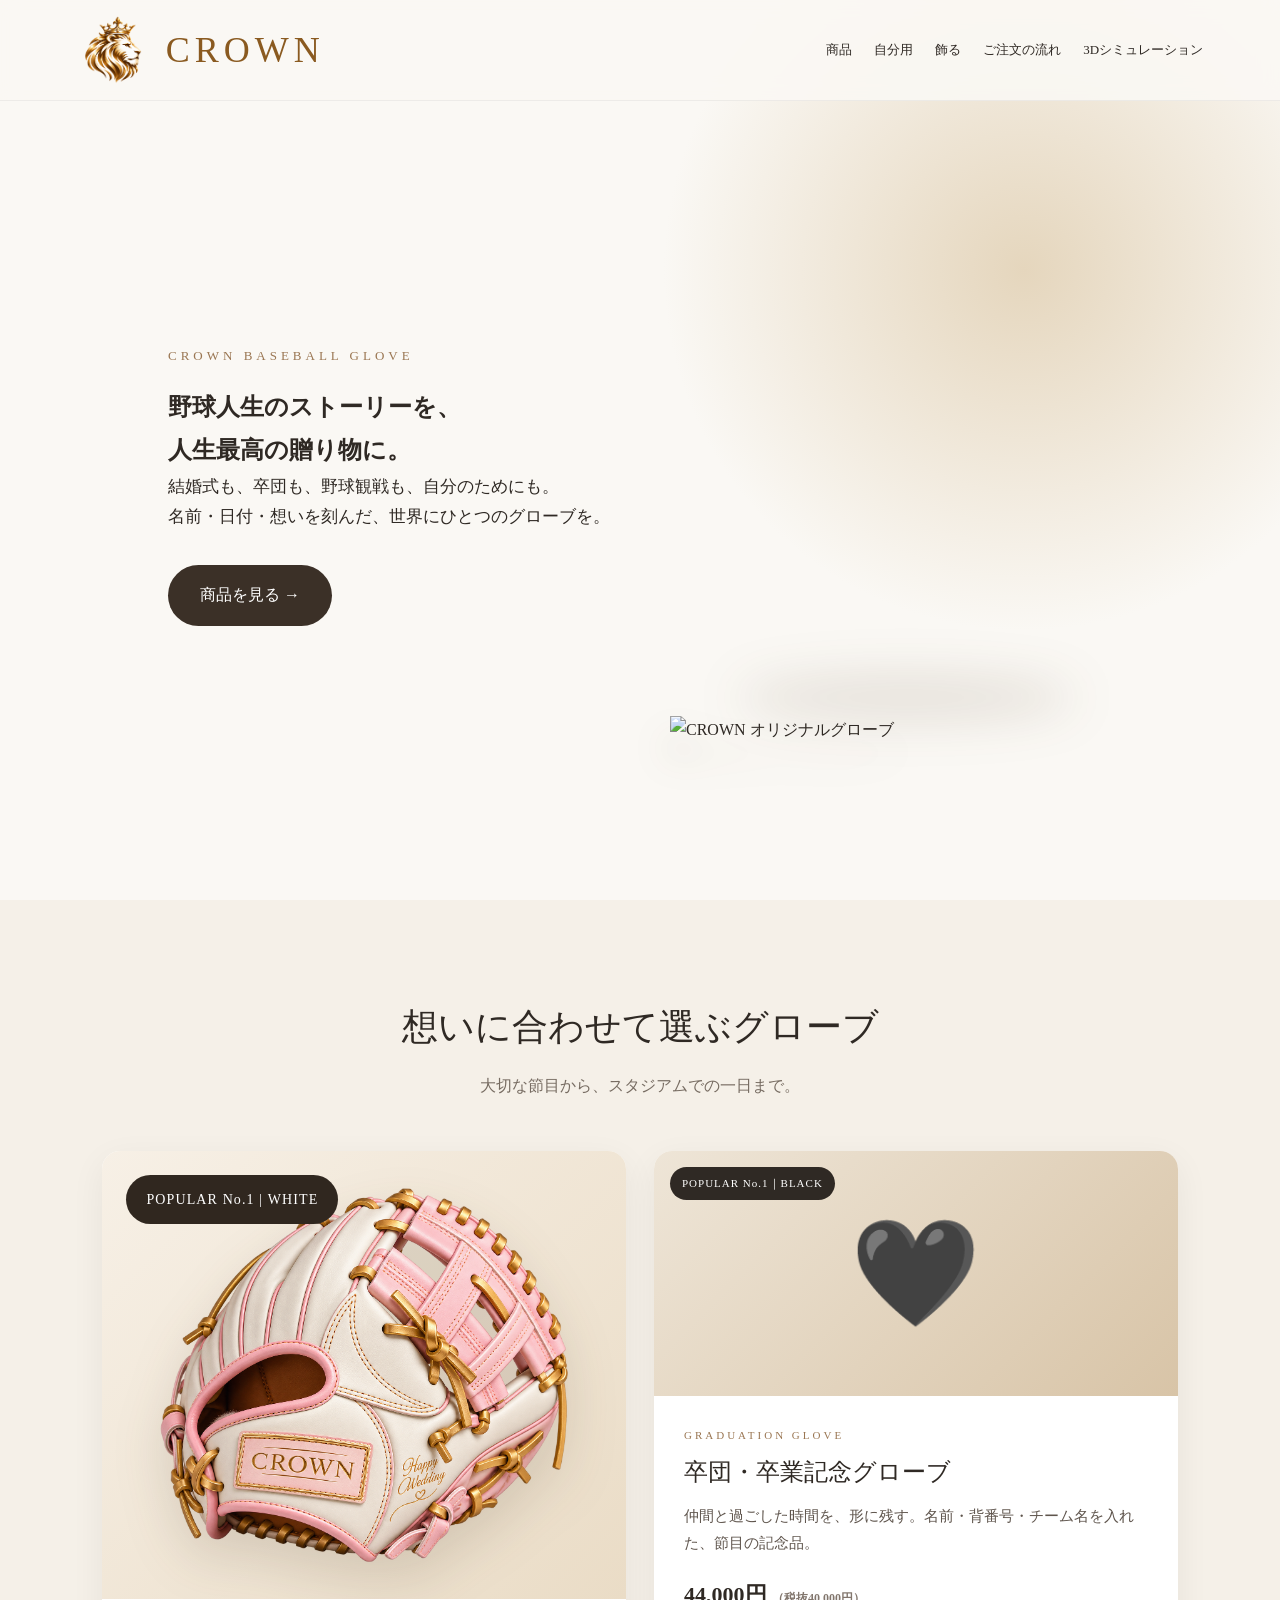
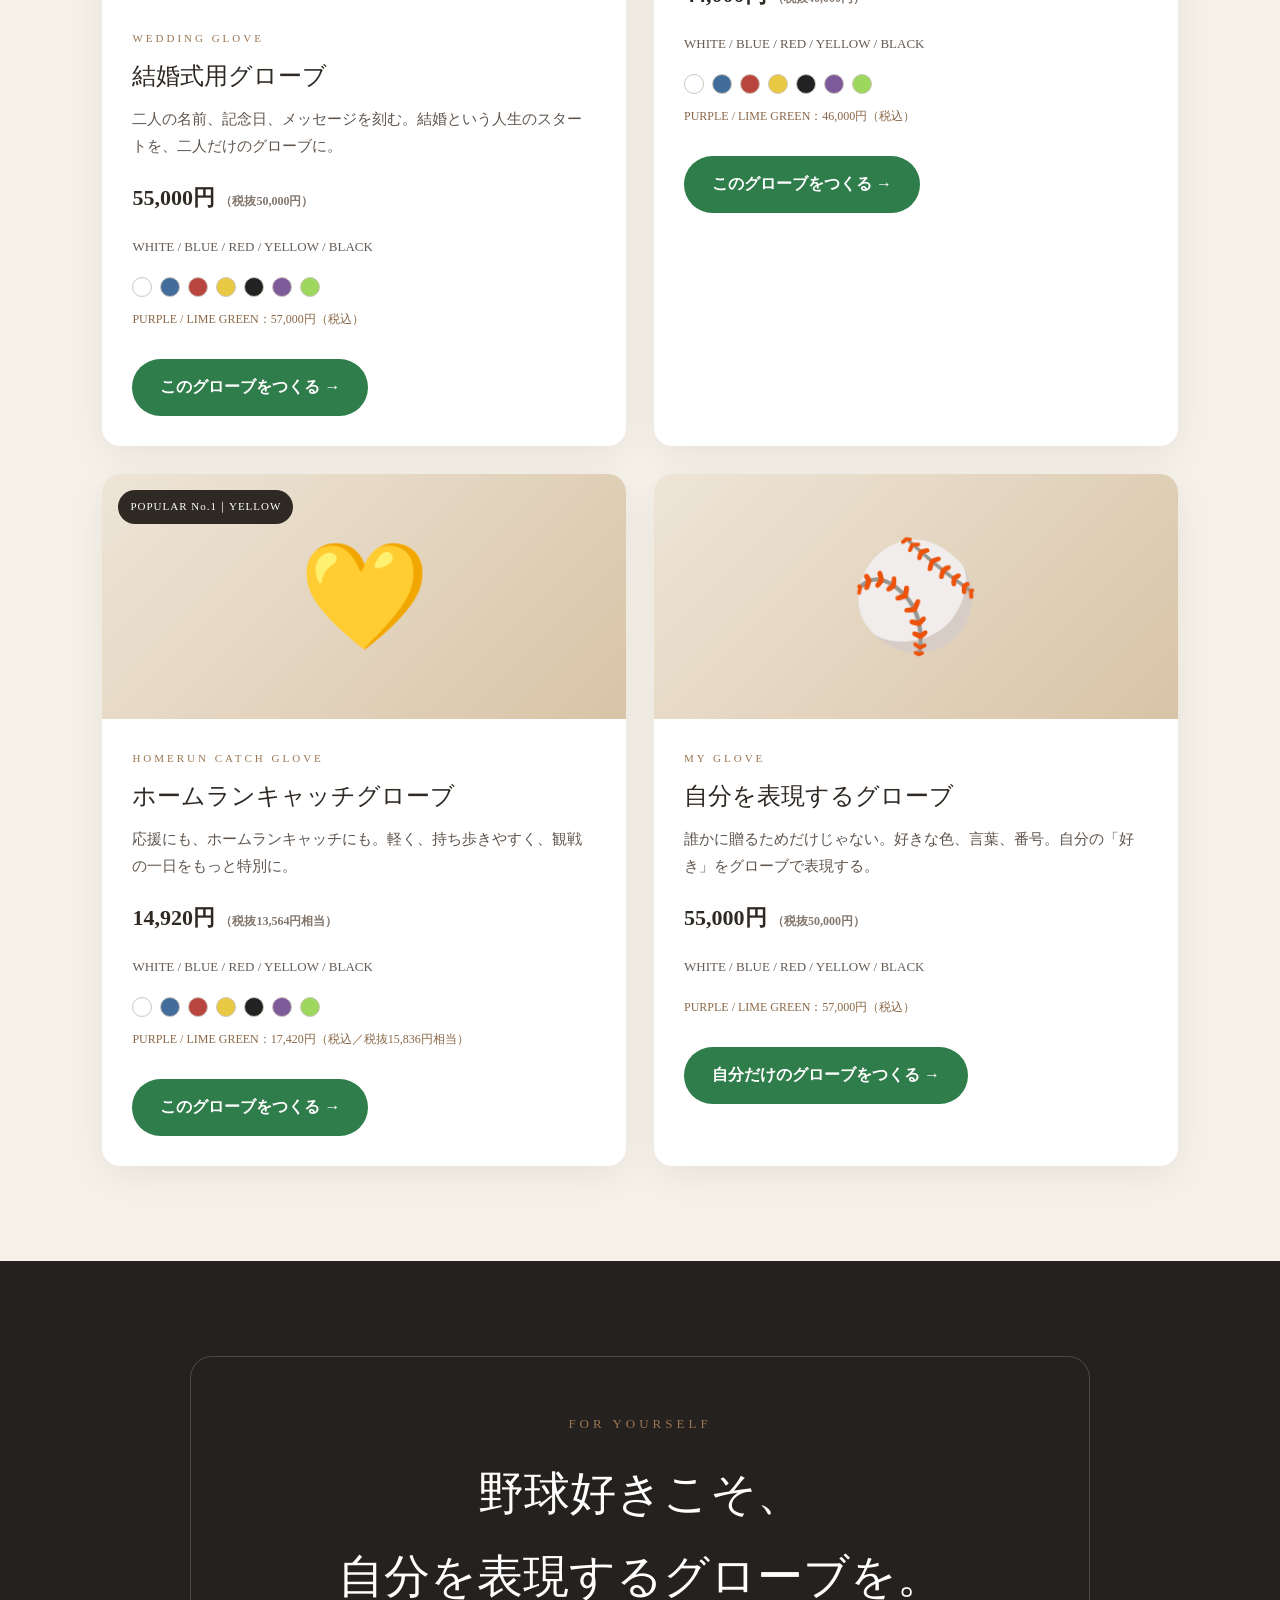
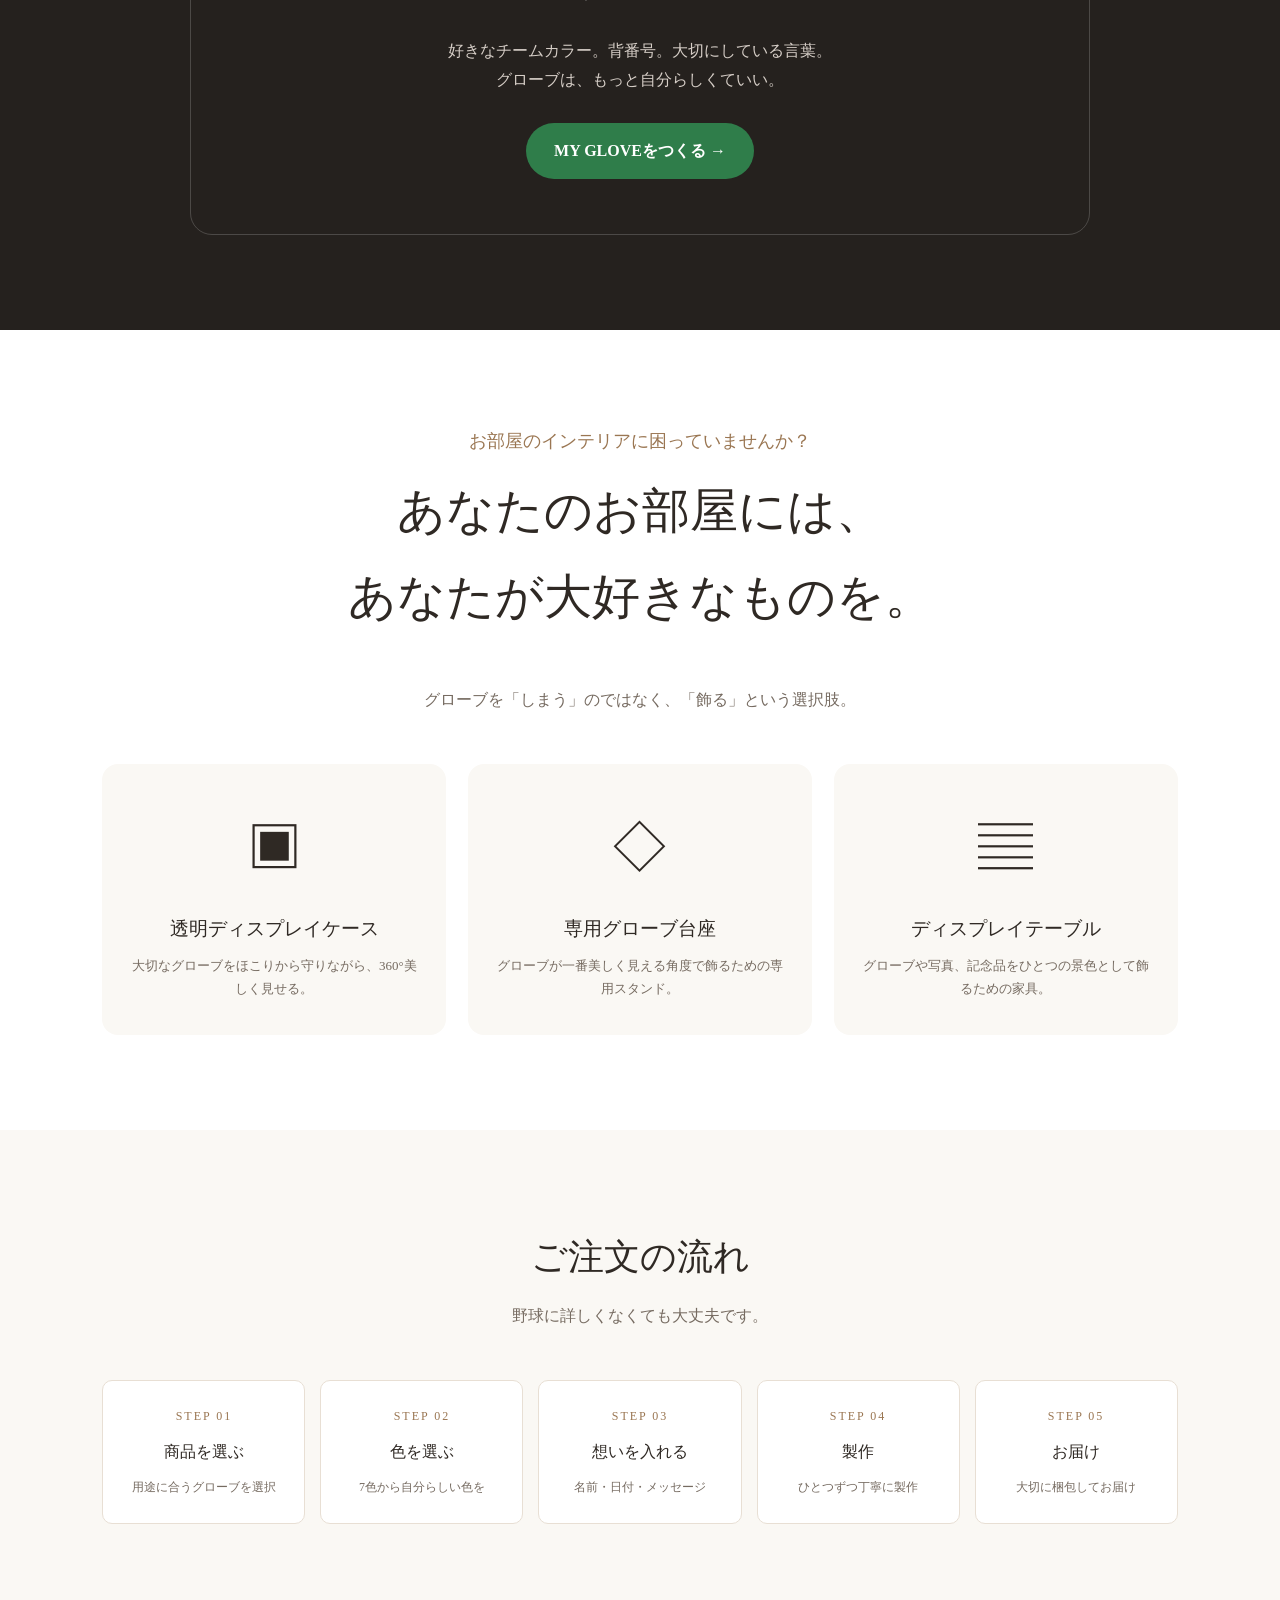
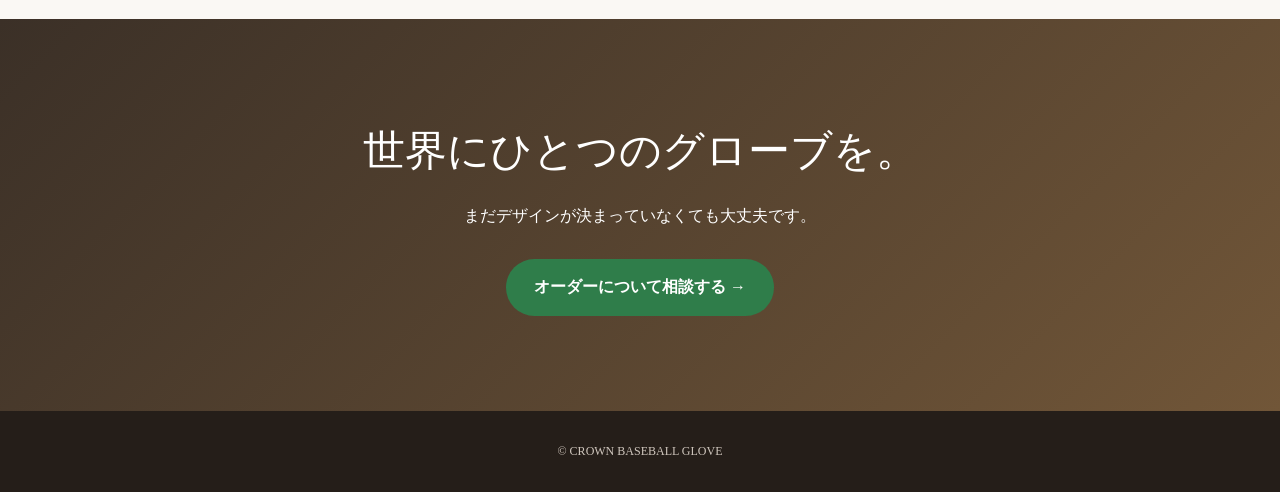
==== commit 7b3c2ad4: "Update index.html" ====
--- a/index.html
+++ b/index.html
@@ -143,15 +143,50 @@
 }
     .hero-text p{font-size:17px;margin-bottom:32px}
     .glove-box{
-  aspect-ratio:1/1;
-  border-radius:25px;
+  position:relative;
   display:flex;
-  align-items:center;
+  align-items:flex-end;
   justify-content:center;
-  font-size:180px;
-  background:linear-gradient(135deg,rgba(255,255,255,.85),rgba(220,202,173,.85));
-  box-shadow:0 30px 80px rgba(76,54,30,.2);
-  overflow:hidden;
+
+  background:transparent;
+  box-shadow:none;
+  border-radius:0;
+  overflow:visible;
+
+  min-height:520px;
+}
+
+.hero-glove{
+  position:relative;
+  z-index:2;
+
+  display:block;
+  width:115%;
+  max-width:720px;
+  height:auto;
+
+  object-fit:contain;
+
+  filter:drop-shadow(
+    0 24px 18px rgba(73,48,27,.18)
+  );
+}
+    .glove-box::after{
+  content:"";
+  position:absolute;
+
+  left:15%;
+  right:8%;
+  bottom:25px;
+
+  height:45px;
+
+  background:rgba(74,48,26,.12);
+  filter:blur(24px);
+
+  border-radius:50%;
+
+  z-index:1;
 }
 
 .glove-box img{
@@ -271,7 +306,11 @@
           <a href="#products" class="main-btn" onclick="track('hero_products')">商品を見る →</a>
         </div>
         <div class="glove-box">
-  <img src="./crown-glove-main.png" alt="CROWN オリジナルグローブ">
+  <img
+    src="./crown-glove-transparent.png"
+    alt="CROWN オリジナルグローブ"
+    class="hero-glove"
+  >
 </div>
       </div>
     </section>
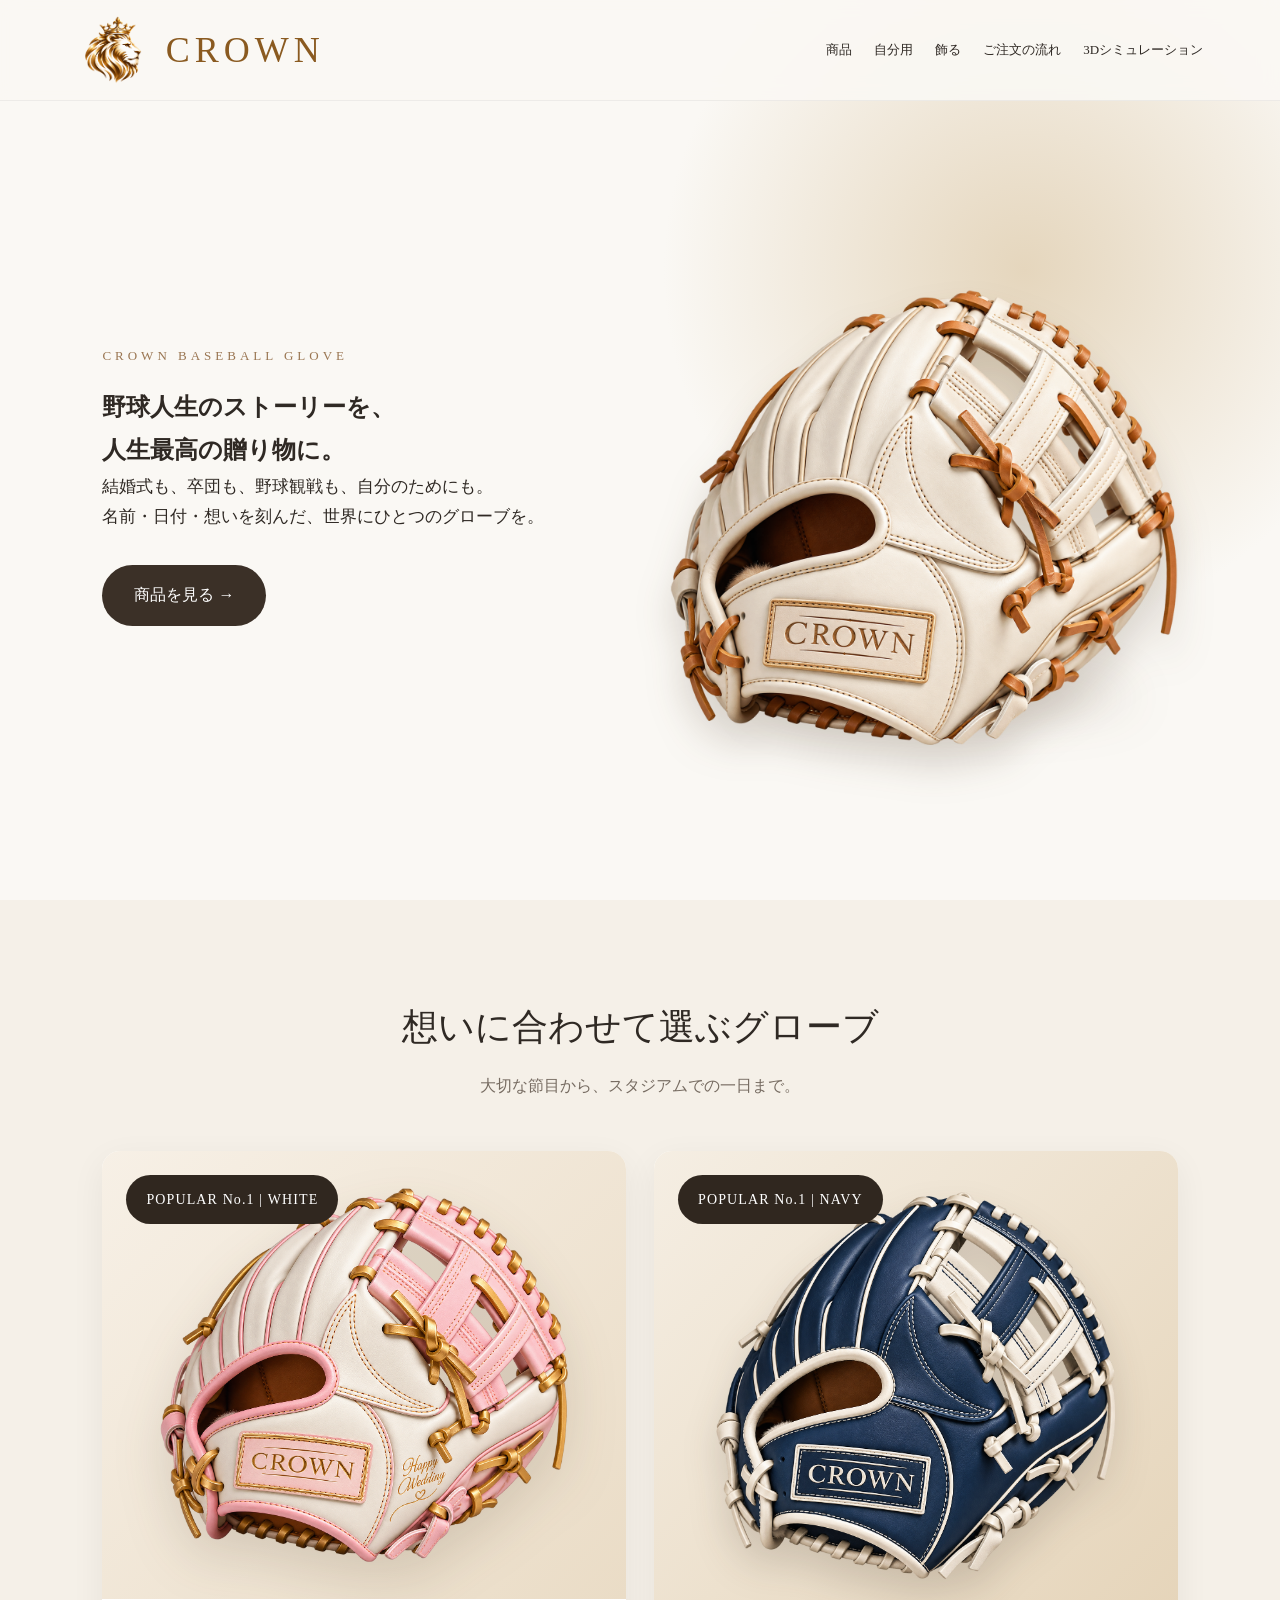
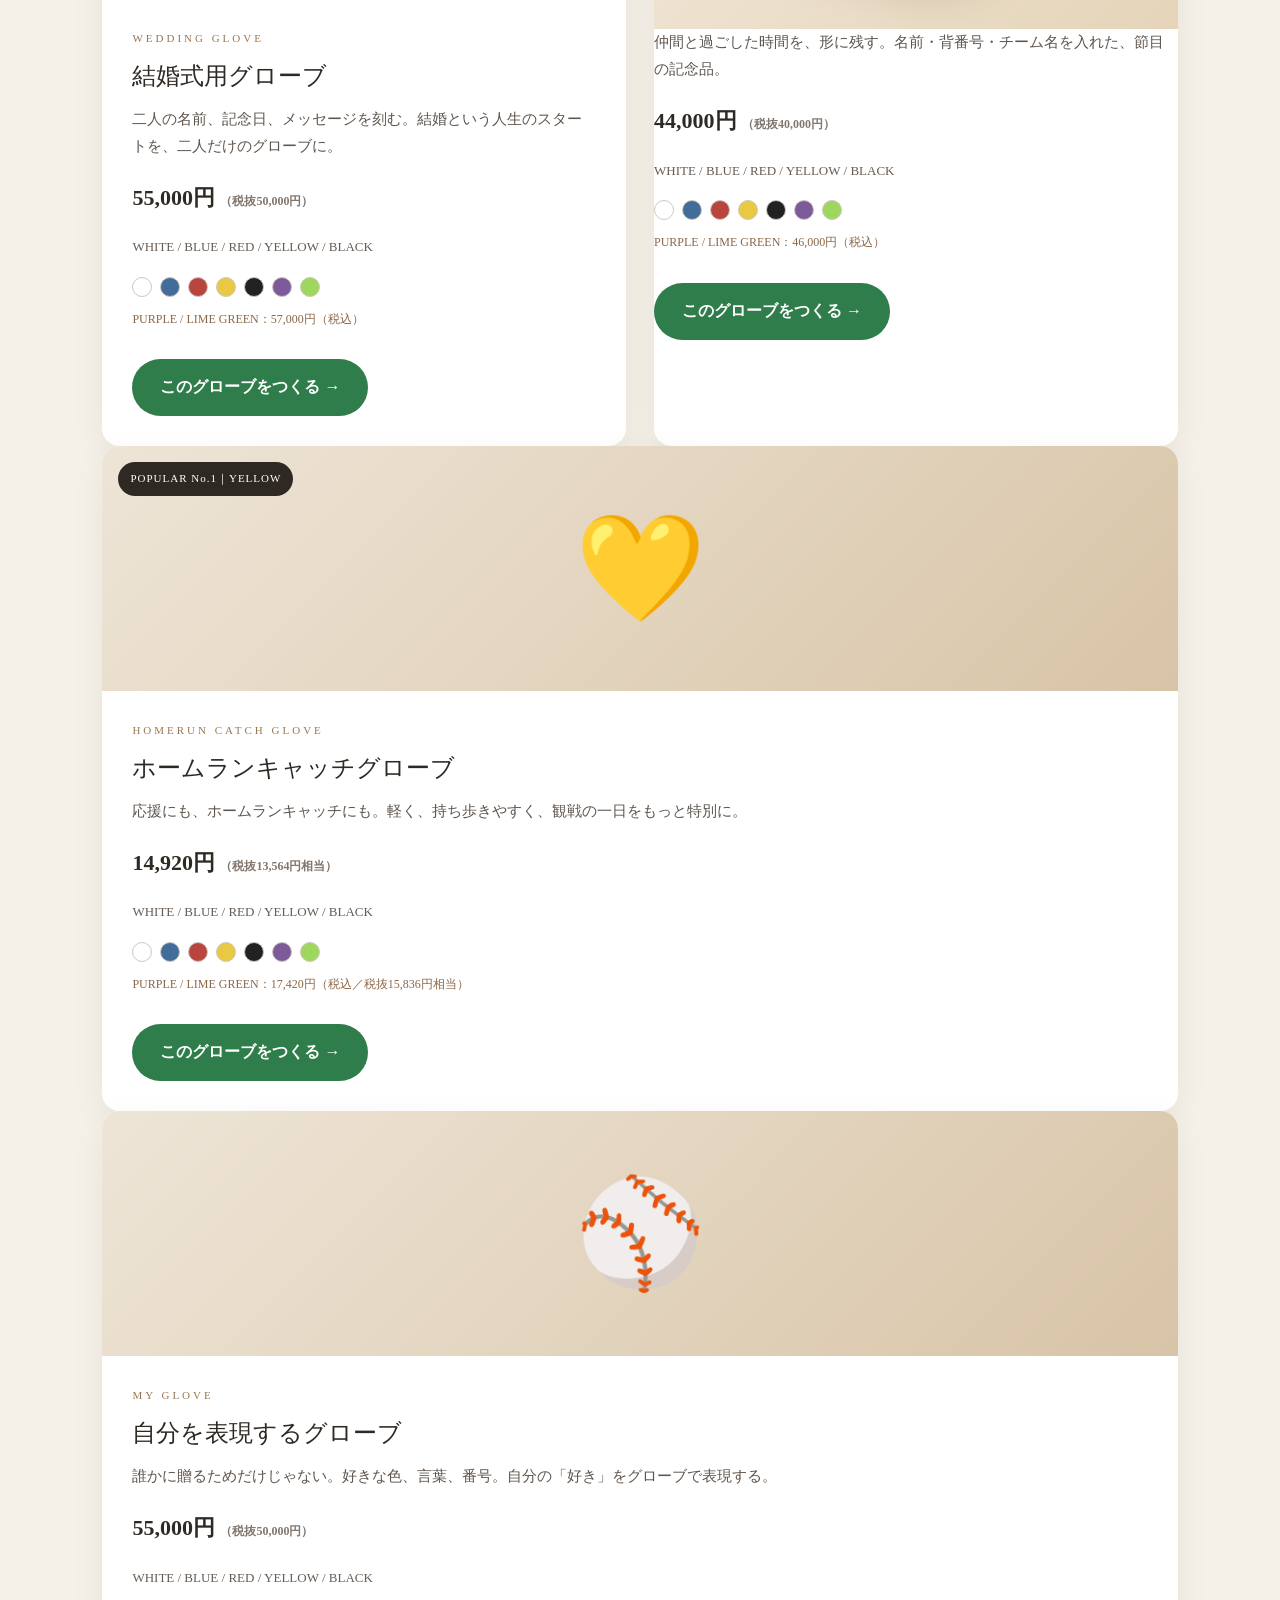
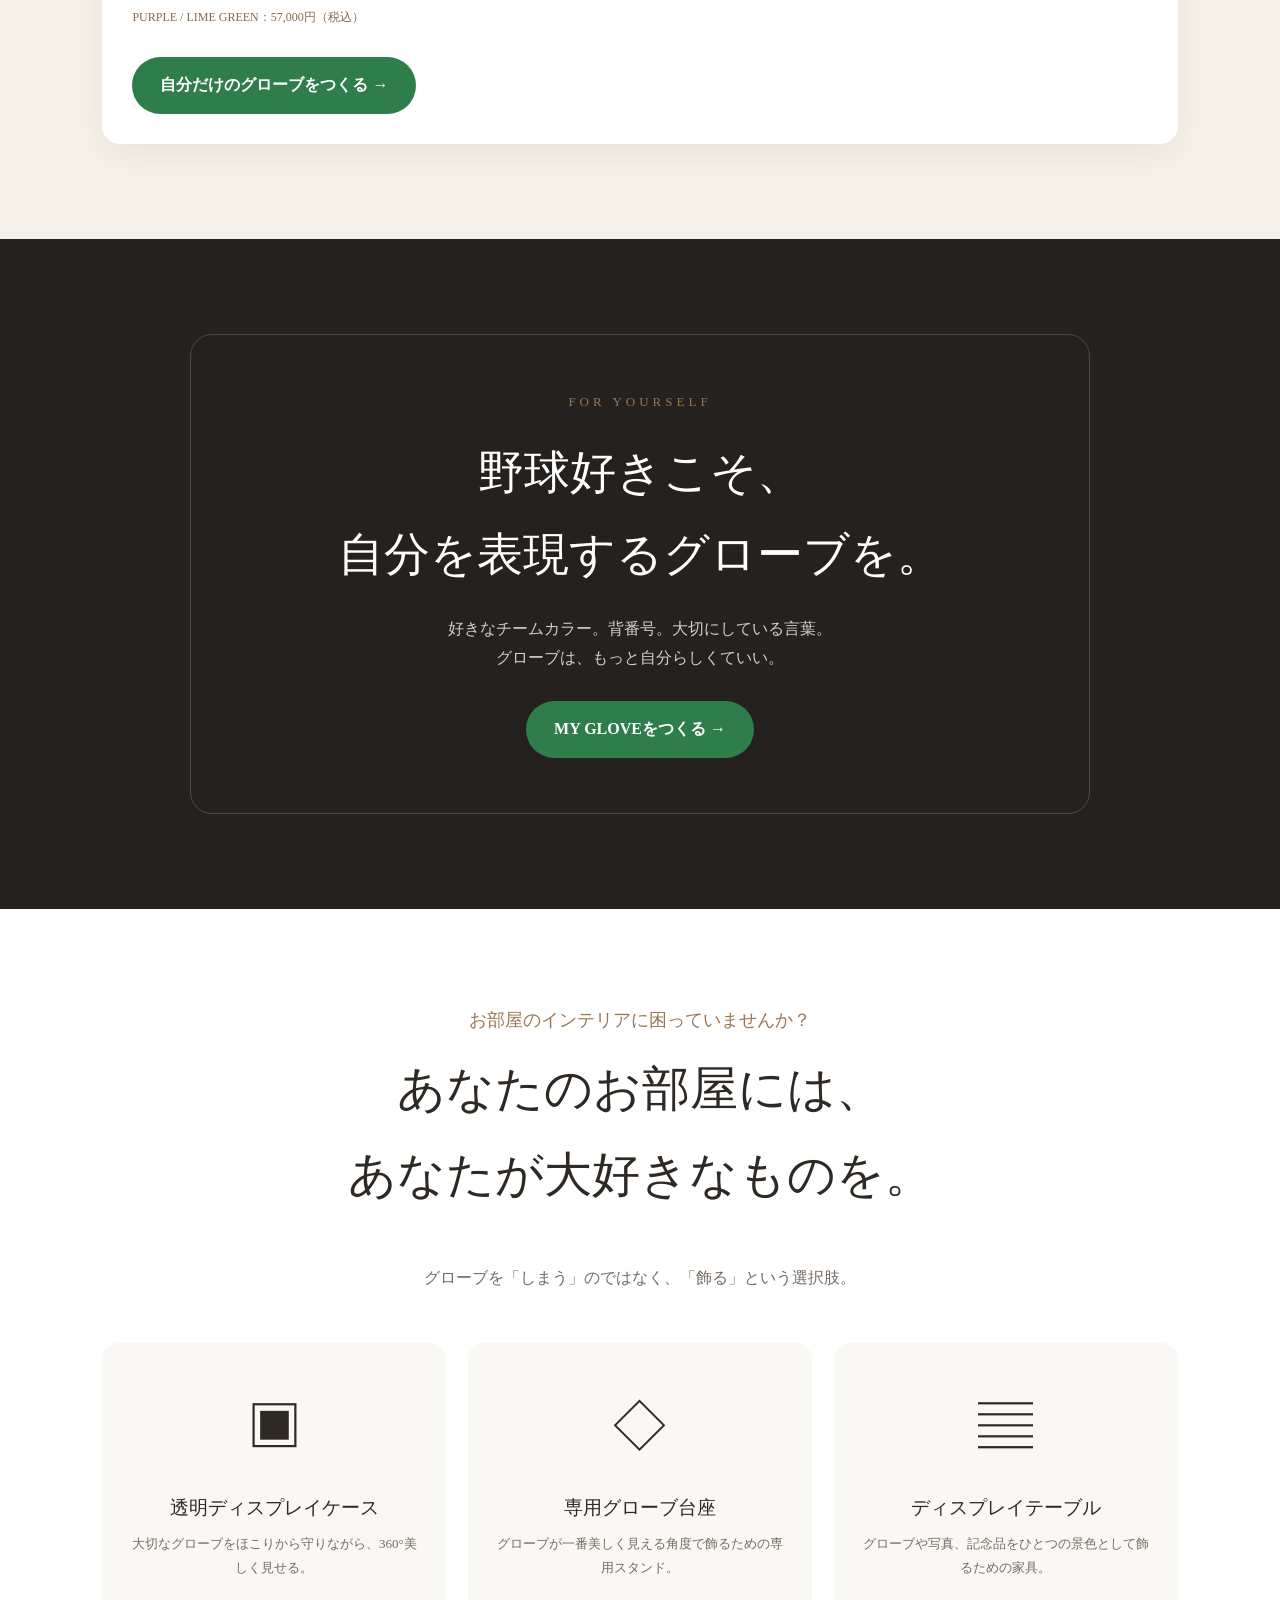
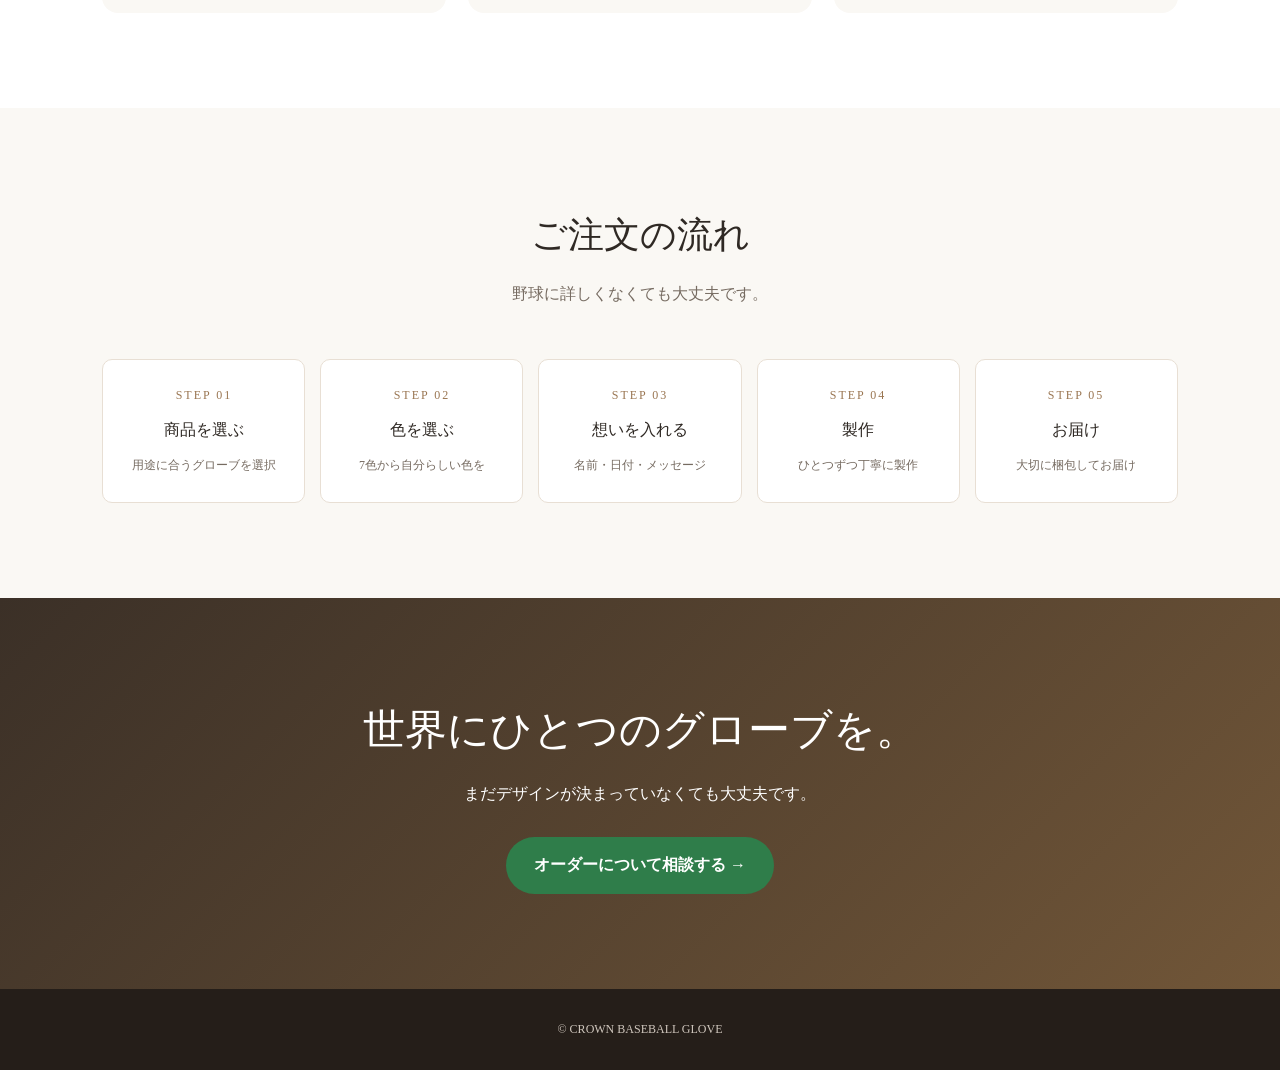
==== commit 28aa79c2: "Update index.html" ====
--- a/index.html
+++ b/index.html
@@ -82,7 +82,37 @@
 
   filter:drop-shadow(0 22px 25px rgba(70,45,25,.15));
 }
-
+/* ===== 卒団・卒業記念グローブ ===== */
+
+.graduation-visual{
+  position:relative;
+  display:flex;
+  align-items:center;
+  justify-content:center;
+
+  min-height:365px;
+  padding:35px;
+
+  background:linear-gradient(
+    135deg,
+    #f5eee3 0%,
+    #e5d4b9 100%
+  );
+
+  overflow:hidden;
+}
+
+.graduation-glove-img{
+  display:block;
+  width:88%;
+  max-width:520px;
+  height:auto;
+  object-fit:contain;
+
+  filter:drop-shadow(
+    0 20px 18px rgba(43,32,23,.16)
+  );
+}
 .popular-badge{
   position:absolute;
   top:24px;
@@ -344,11 +374,15 @@
           </article>
 
           <article class="product-card">
-            <div class="popular">POPULAR No.1｜BLACK</div>
-            <div class="product-image">🖤</div>
-            <div class="product-content">
-              <div class="product-label">GRADUATION GLOVE</div>
-              <h3>卒団・卒業記念グローブ</h3>
+           <div class="graduation-visual">
+  <span class="popular-badge">POPULAR No.1 | NAVY</span>
+
+  <img
+    src="./crown-graduation-glove.png"
+    alt="CROWN 卒団・卒業記念グローブ"
+    class="graduation-glove-img"
+  >
+</div>
               <p class="product-copy">仲間と過ごした時間を、形に残す。名前・背番号・チーム名を入れた、節目の記念品。</p>
               <div class="price">44,000円 <span class="tax">（税抜40,000円）</span></div>
               <div class="colors">WHITE / BLUE / RED / YELLOW / BLACK</div>
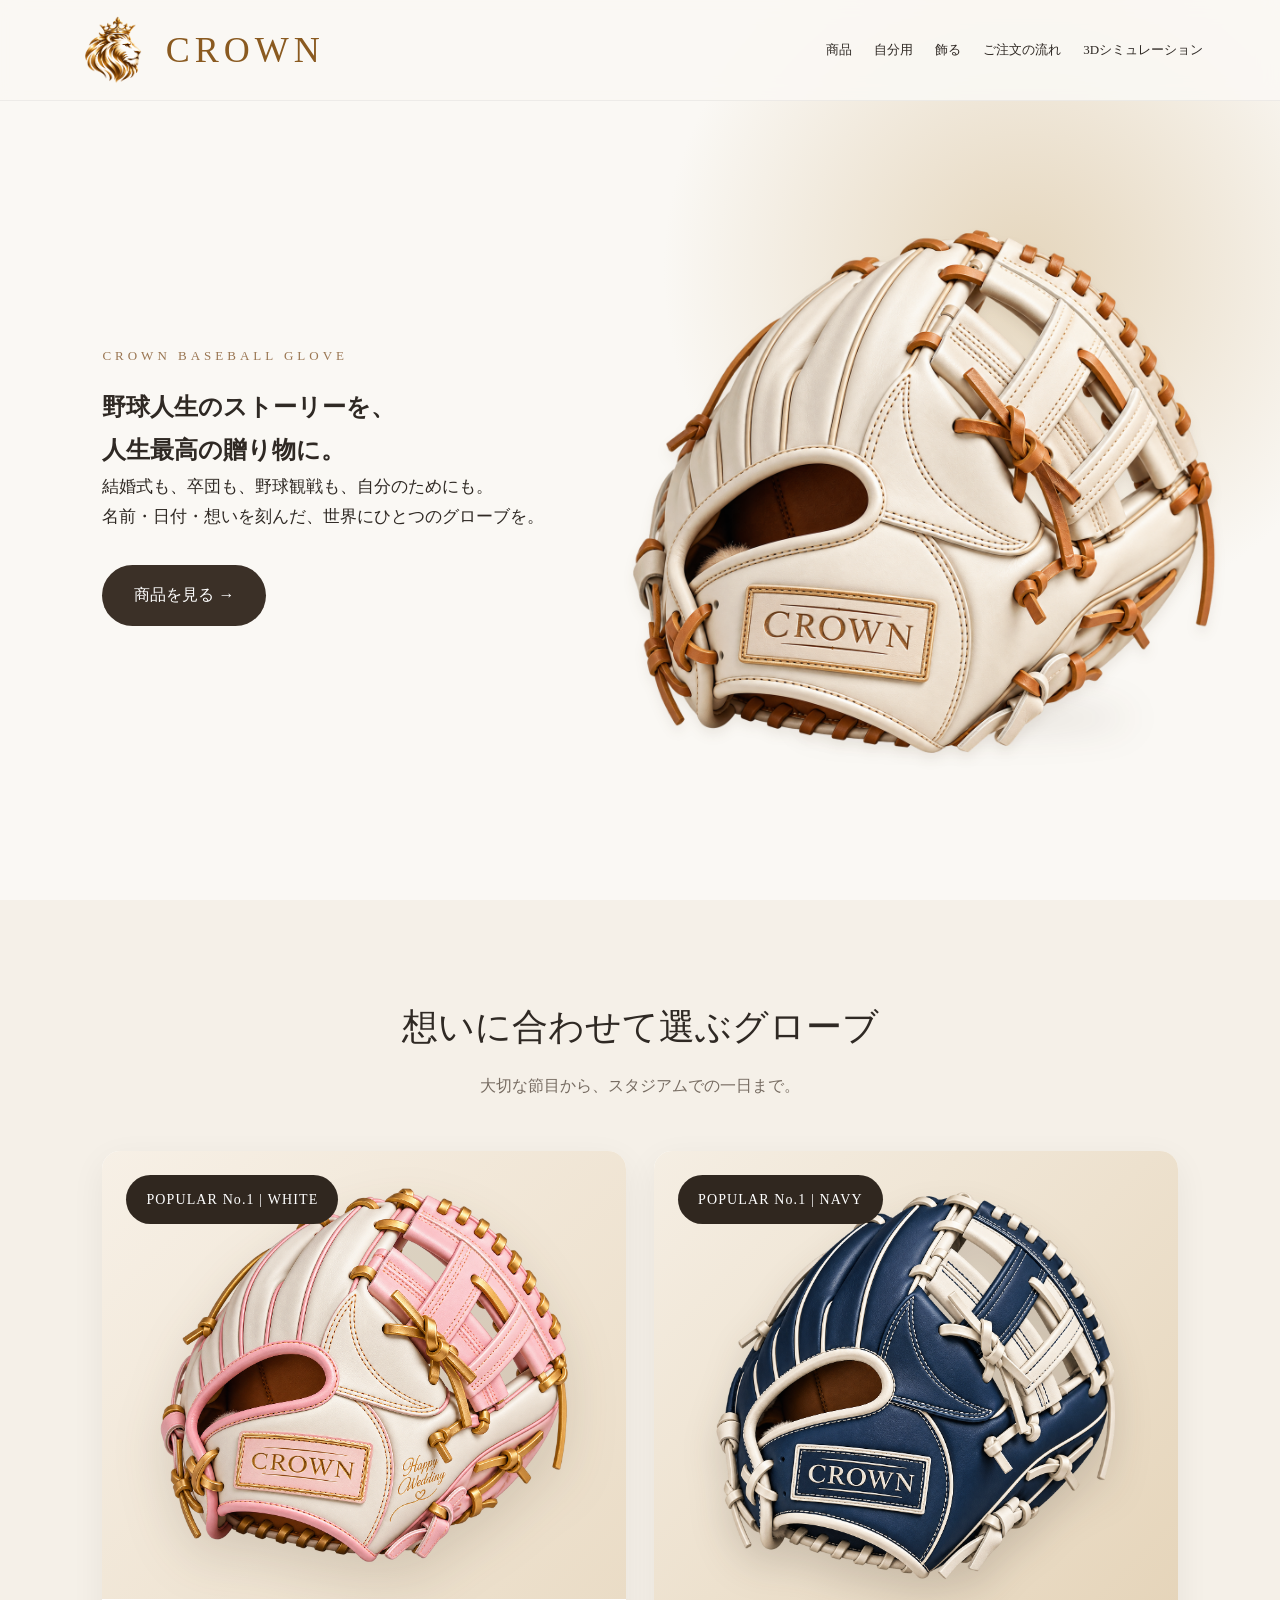
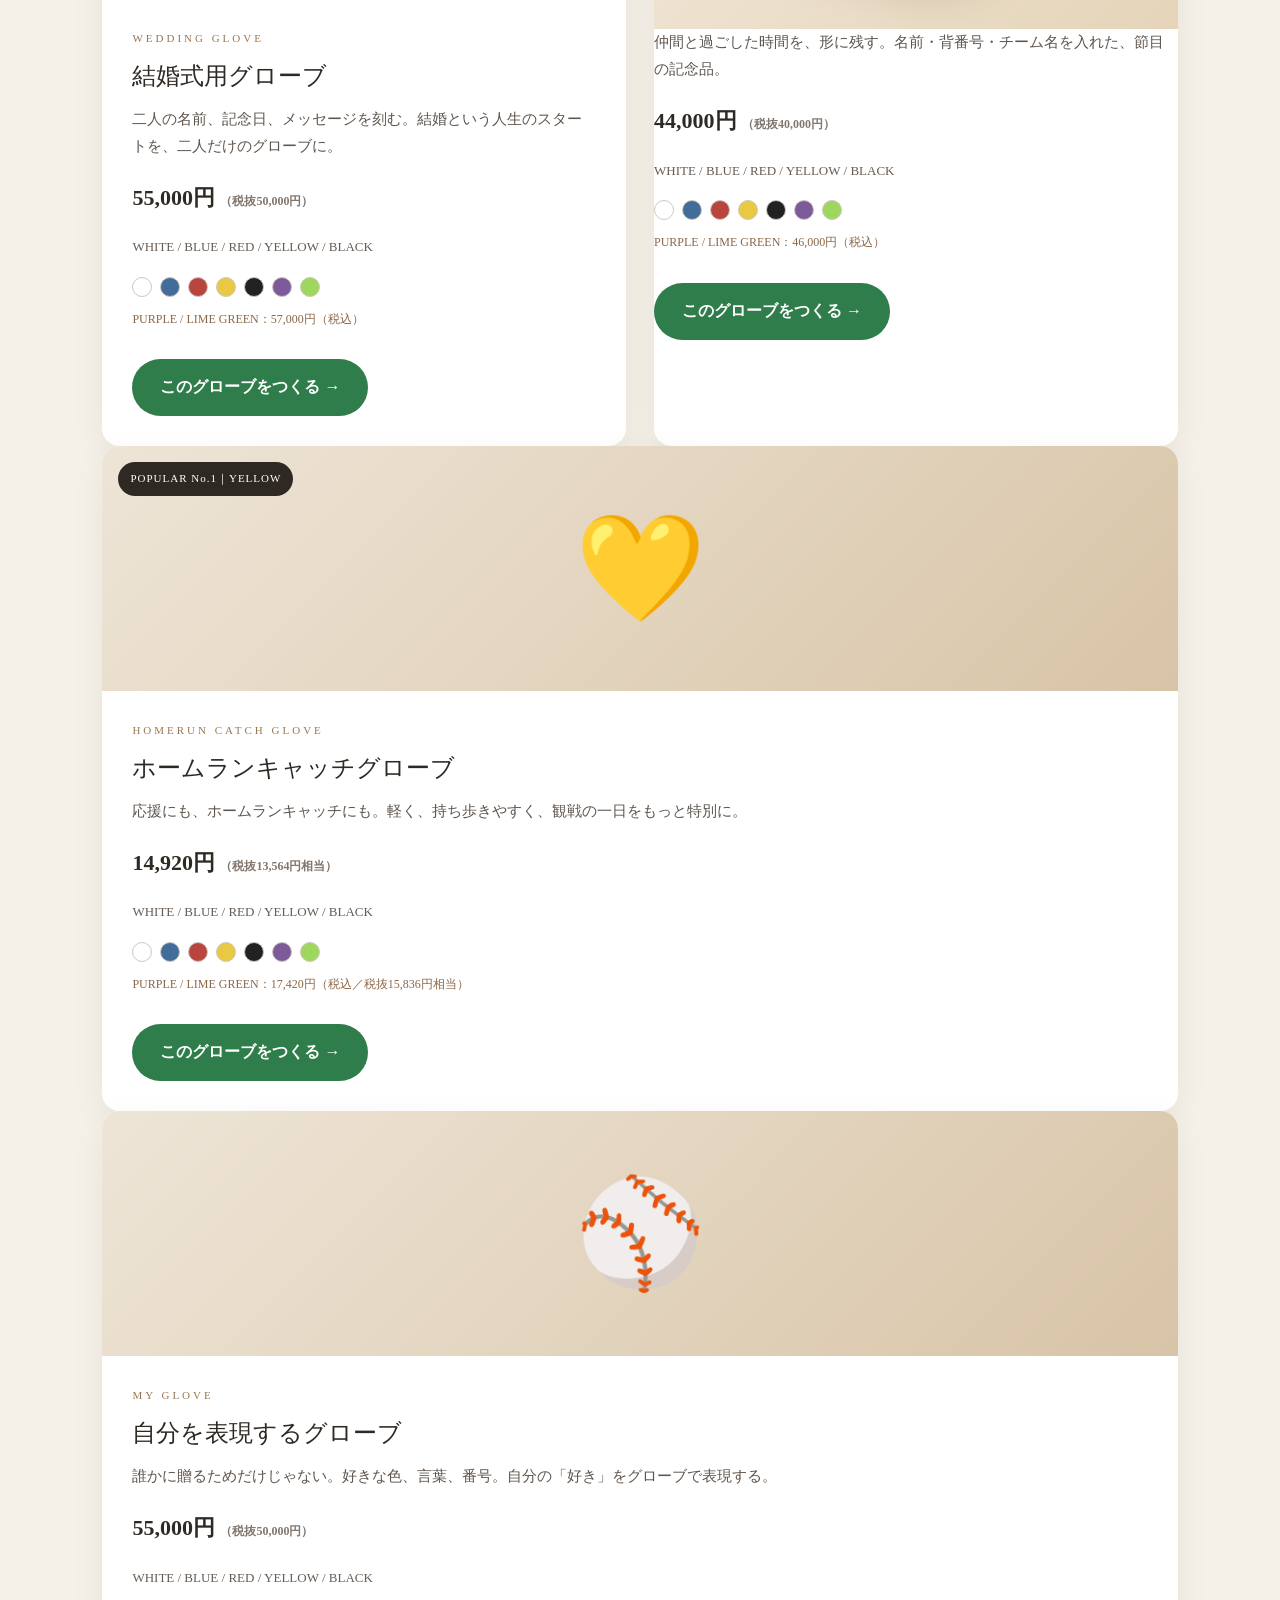
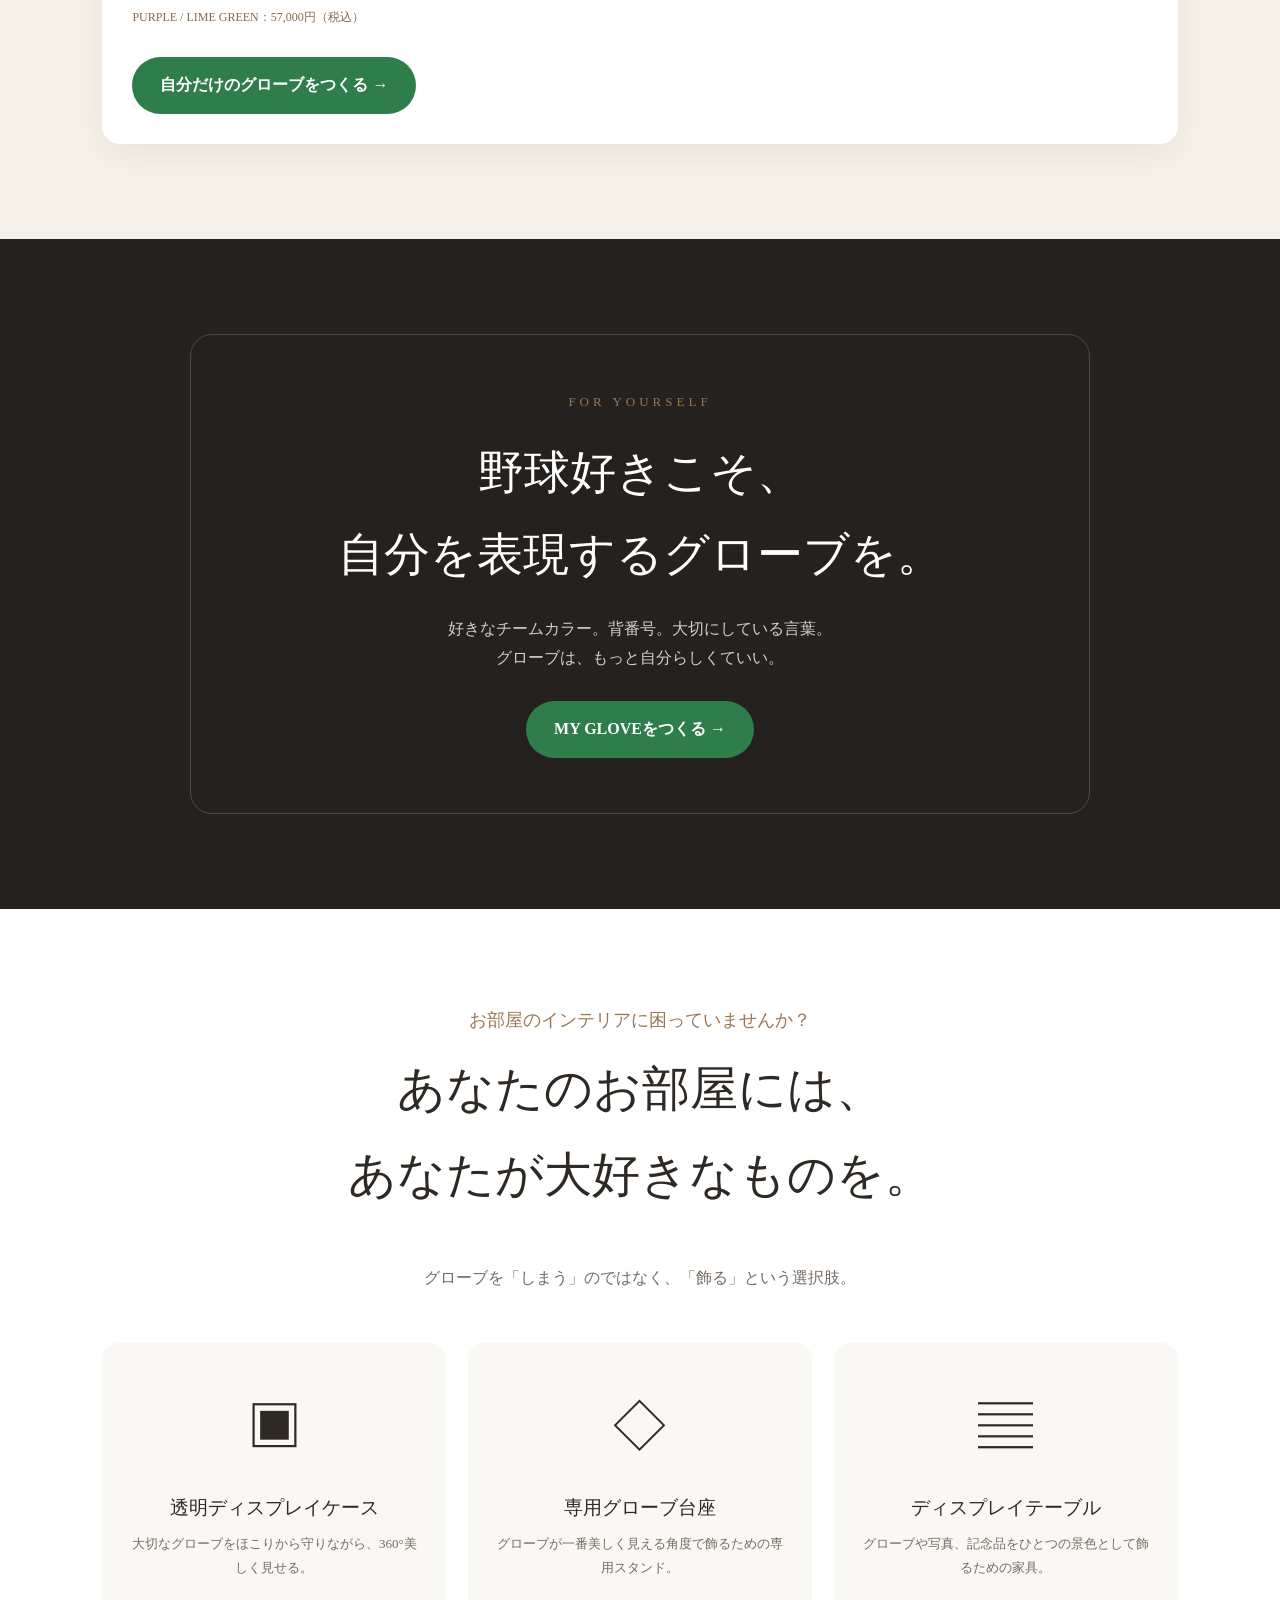
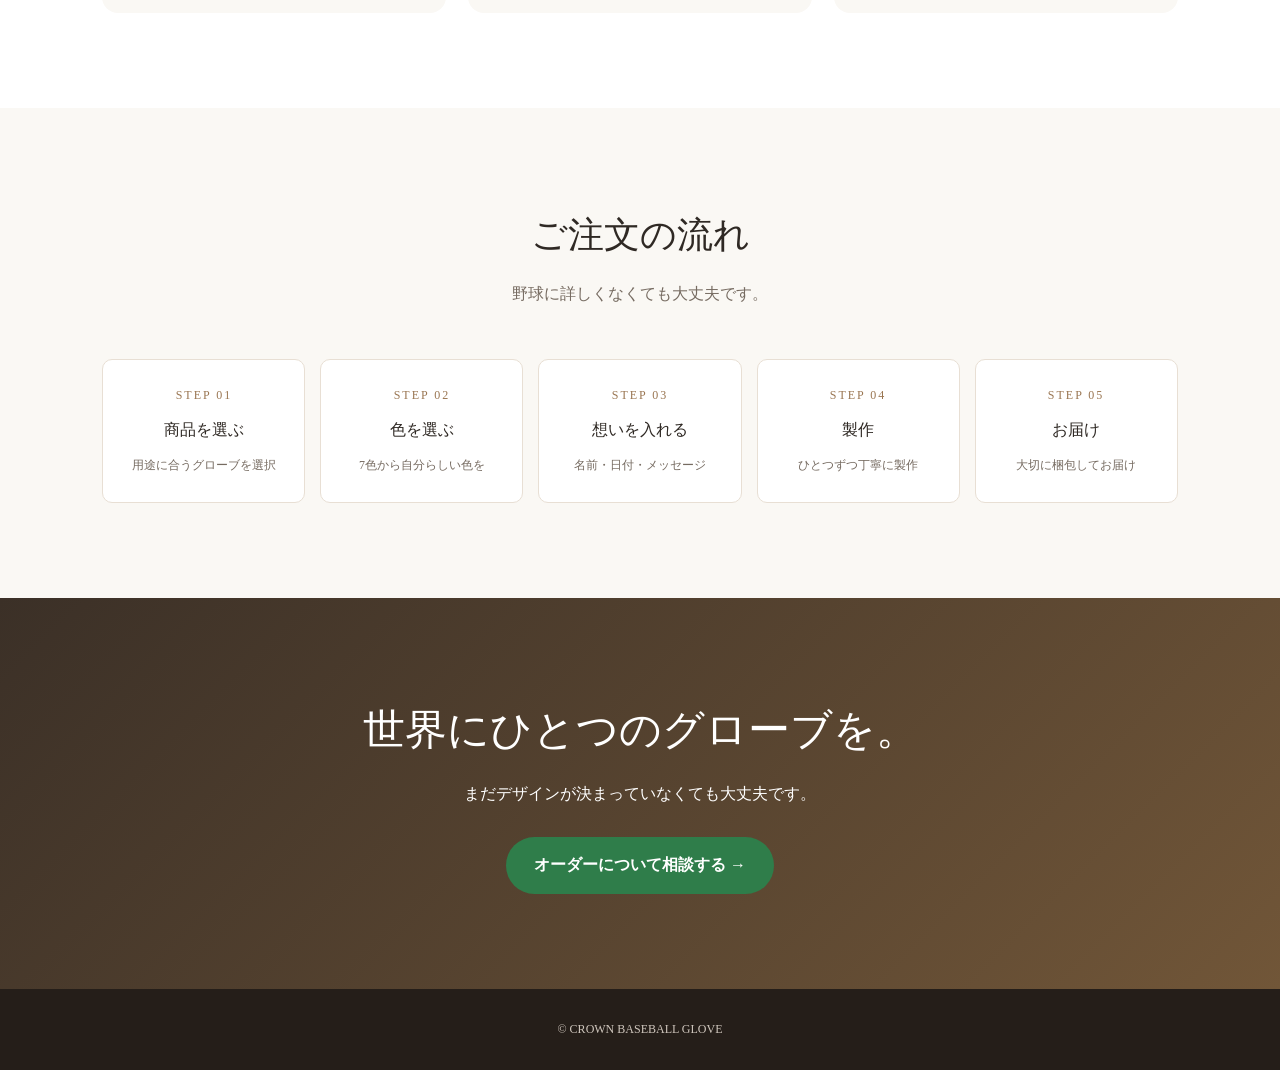
==== commit 6d29057c: "Add files via upload" ====
--- a/index.html
+++ b/index.html
@@ -197,32 +197,28 @@
 
   object-fit:contain;
 
-  filter:drop-shadow(
-    0 24px 18px rgba(73,48,27,.18)
-  );
-}
-    .glove-box::after{
+  filter:drop-shadow(0 7px 6px rgba(73,48,27,.08));
+}
+
+.glove-box::after{
   content:"";
   position:absolute;
-
-  left:15%;
-  right:8%;
-  bottom:25px;
-
-  height:45px;
-
-  background:rgba(74,48,26,.12);
-  filter:blur(24px);
-
+  width:66%;
+  height:24px;
+  left:25%;
+  bottom:23px;
+  background:rgba(67,43,25,.13);
+  filter:blur(18px);
   border-radius:50%;
-
   z-index:1;
+  pointer-events:none;
 }
 
 .glove-box img{
-  width:100%;
-  height:100%;
-  object-fit:cover;
+  width:115%;
+  max-width:720px;
+  height:auto;
+  object-fit:contain;
   display:block;
 }
 
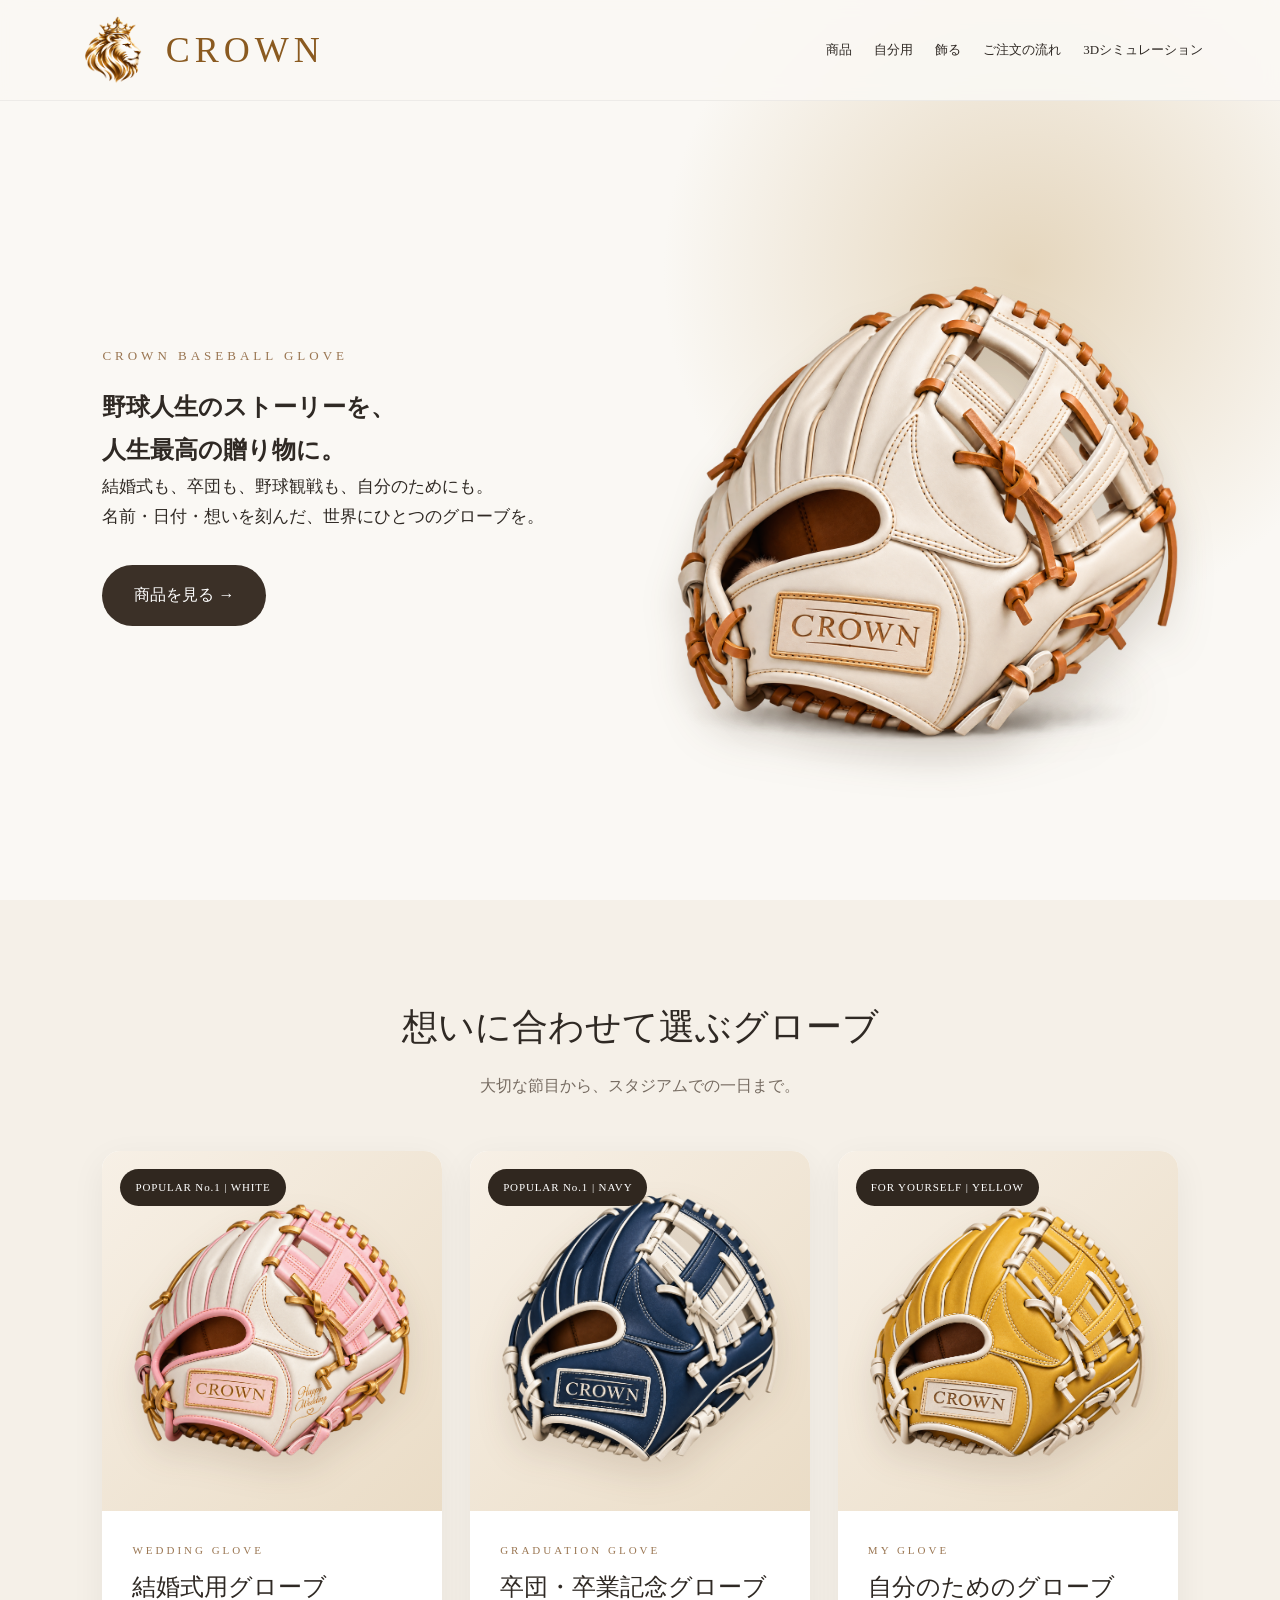
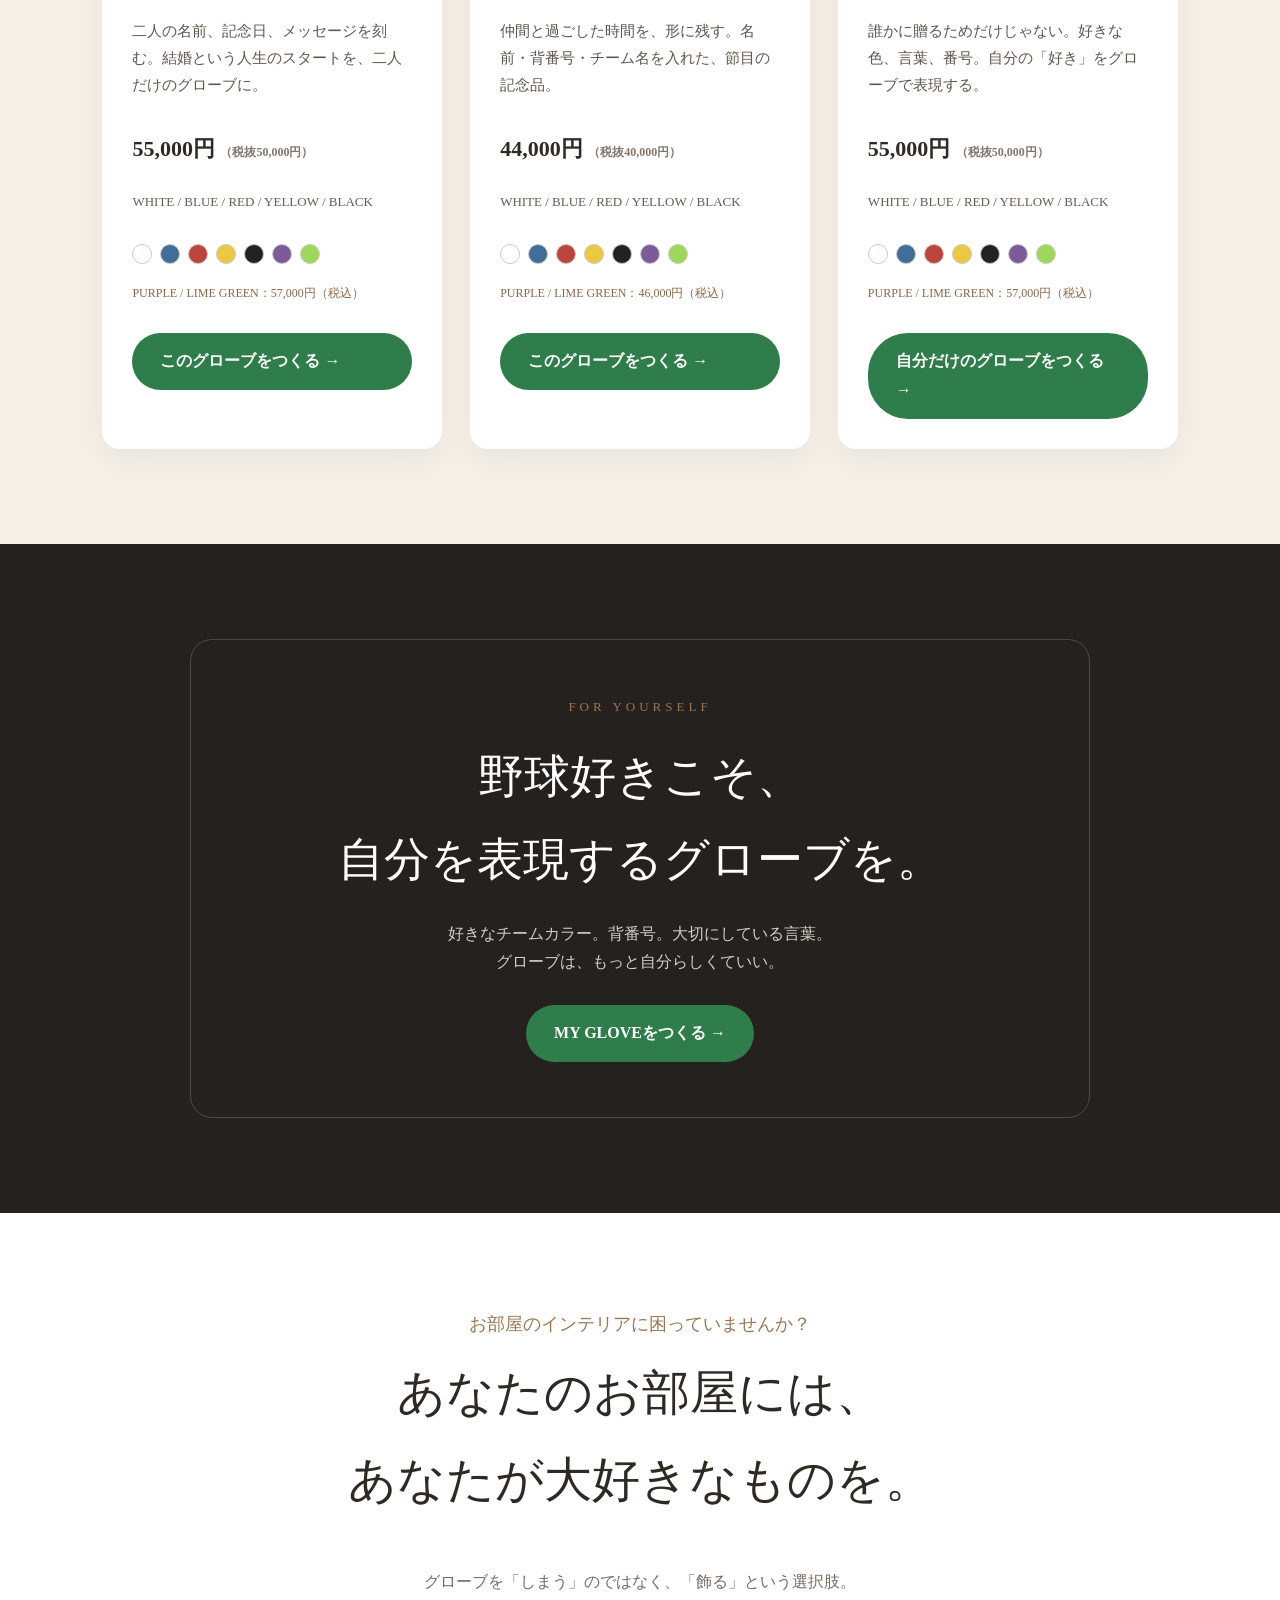
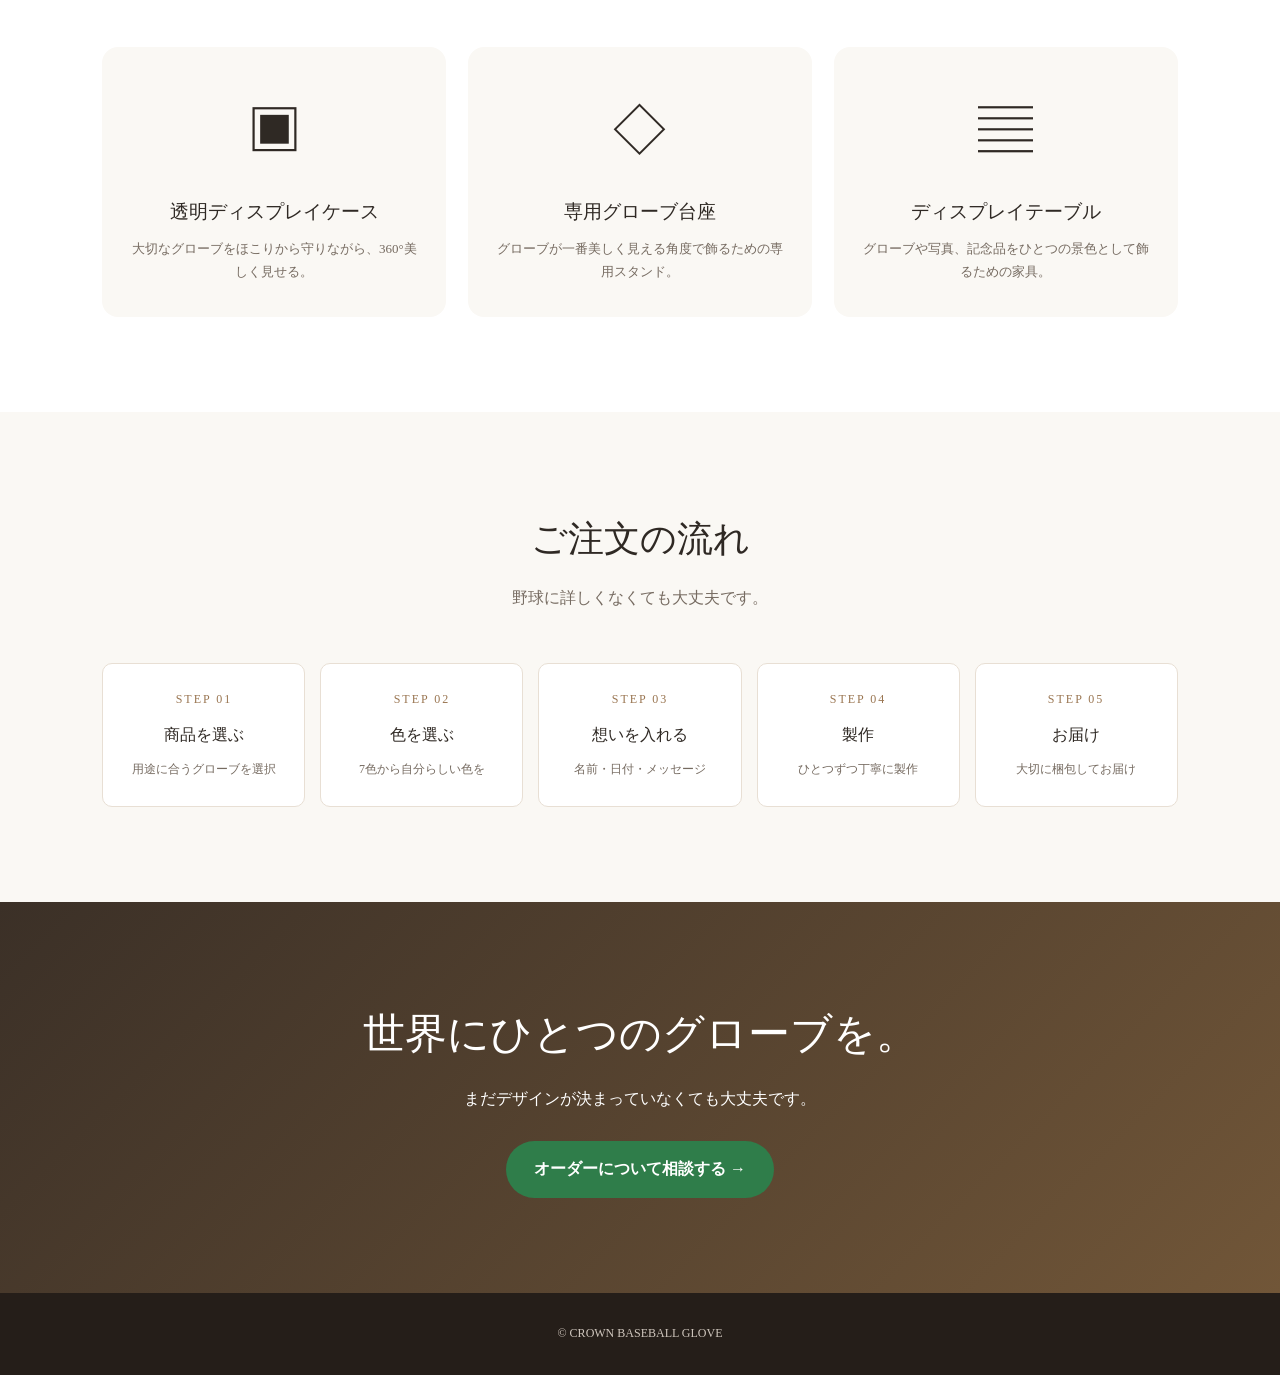
==== commit 500482aa: "Add files via upload" ====
--- a/index.html
+++ b/index.html
@@ -56,78 +56,40 @@
   line-height:1;
   color:#8a5a20;
 }
-    /* 結婚式用グローブ */
-.wedding-visual{
-  position:relative;
-  display:flex;
-  align-items:center;
-  justify-content:center;
-  min-height:365px;
-  padding:35px;
-  overflow:hidden;
-
-  background:linear-gradient(
-    135deg,
-    #f7f0e6 0%,
-    #eadcc6 100%
-  );
-}
-
-.wedding-glove-img{
-  display:block;
-  width:90%;
-  max-width:520px;
-  height:auto;
-  object-fit:contain;
-
-  filter:drop-shadow(0 22px 25px rgba(70,45,25,.15));
-}
-/* ===== 卒団・卒業記念グローブ ===== */
-
-.graduation-visual{
-  position:relative;
-  display:flex;
-  align-items:center;
-  justify-content:center;
-
-  min-height:365px;
-  padding:35px;
-
-  background:linear-gradient(
-    135deg,
-    #f5eee3 0%,
-    #e5d4b9 100%
-  );
-
-  overflow:hidden;
-}
-
-.graduation-glove-img{
-  display:block;
-  width:88%;
-  max-width:520px;
-  height:auto;
-  object-fit:contain;
-
-  filter:drop-shadow(
-    0 20px 18px rgba(43,32,23,.16)
-  );
-}
-.popular-badge{
-  position:absolute;
-  top:24px;
-  left:24px;
-  z-index:2;
-
-  padding:12px 20px;
-  border-radius:999px;
-
-  background:#30271f;
-  color:#fff;
-
-  font-size:14px;
-  letter-spacing:.08em;
-}
+    /* 商品カード画像：サイズを統一して枠の歪みを防ぐ */
+    .product-visual{
+      position:relative;
+      height:360px;
+      padding:32px;
+      display:flex;
+      align-items:center;
+      justify-content:center;
+      overflow:hidden;
+      background:linear-gradient(135deg,#f7f0e6 0%,#eadcc6 100%);
+    }
+    .product-visual img{
+      display:block;
+      width:100%;
+      height:100%;
+      object-fit:contain;
+      filter:drop-shadow(0 16px 16px rgba(70,45,25,.12));
+    }
+    .wedding-glove-img,.graduation-glove-img,.personal-glove-img{
+      max-width:100%;
+      max-height:100%;
+    }
+    .popular-badge{
+      position:absolute;
+      top:18px;
+      left:18px;
+      z-index:3;
+      padding:9px 15px;
+      border-radius:999px;
+      background:#30271f;
+      color:#fff;
+      font-size:11px;
+      letter-spacing:.08em;
+    }
     nav{display:flex;gap:22px;align-items:center;font-size:13px}
     .header-btn{background:#3b3027;color:#fff;padding:10px 18px;border-radius:30px}
     .purchase-btn{
@@ -197,28 +159,32 @@
 
   object-fit:contain;
 
-  filter:drop-shadow(0 7px 6px rgba(73,48,27,.08));
-}
-
-.glove-box::after{
+  filter:drop-shadow(
+    0 24px 18px rgba(73,48,27,.18)
+  );
+}
+    .glove-box::after{
   content:"";
   position:absolute;
-  width:66%;
-  height:24px;
-  left:25%;
-  bottom:23px;
-  background:rgba(67,43,25,.13);
-  filter:blur(18px);
+
+  left:15%;
+  right:8%;
+  bottom:25px;
+
+  height:45px;
+
+  background:rgba(74,48,26,.12);
+  filter:blur(24px);
+
   border-radius:50%;
+
   z-index:1;
-  pointer-events:none;
 }
 
 .glove-box img{
-  width:115%;
-  max-width:720px;
-  height:auto;
-  object-fit:contain;
+  width:100%;
+  height:100%;
+  object-fit:cover;
   display:block;
 }
 
@@ -227,16 +193,16 @@
     .section-title{text-align:center;font-size:36px;font-weight:400;margin-bottom:12px}
     .section-lead{text-align:center;color:#766b61;margin-bottom:50px}
     .products{background:#f5f0e8}
-    .product-grid{display:grid;grid-template-columns:repeat(2,1fr);gap:28px}
+    .product-grid{display:grid;grid-template-columns:repeat(3,minmax(0,1fr));gap:28px;align-items:stretch}
     .product-card{
       position:relative;background:#fff;border-radius:18px;overflow:hidden;
-      box-shadow:0 10px 35px rgba(0,0,0,.06)
+      box-shadow:0 10px 35px rgba(0,0,0,.06);display:flex;flex-direction:column;min-width:0
     }
     .product-image{
       height:245px;display:flex;justify-content:center;align-items:center;font-size:105px;
       background:linear-gradient(135deg,#eee5d7,#d8c4a7)
     }
-    .product-content{padding:30px}
+    .product-content{padding:30px;display:flex;flex-direction:column;flex:1}
     .product-label{font-size:11px;letter-spacing:3px;color:#9a7652;margin-bottom:6px}
     .product-content h3{font-size:24px;font-weight:400;margin-bottom:8px}
     .product-copy{font-size:15px;color:#5f554d;margin-bottom:18px}
@@ -276,6 +242,10 @@
     .cta .section-title{font-size:42px}.cta p{margin-bottom:28px}
     footer{background:#251e19;color:#cfc6bd;text-align:center;padding:30px;font-size:12px}
 
+    @media(max-width:1100px) and (min-width:851px){
+      .product-grid{grid-template-columns:repeat(2,minmax(0,1fr))}
+    }
+
     @media(max-width:850px){
       nav a:not(.header-btn){display:none}
      .logo-lion{
@@ -292,6 +262,7 @@
       .hero-text{text-align:center}.glove-box{font-size:125px}
       section{padding:70px 6%}.section-title{font-size:28px}
       .product-grid,.interior-grid,.flow-grid{grid-template-columns:1fr}
+      .product-visual{height:330px;padding:24px}
       .product-image{height:210px}
     }
   </style>
@@ -370,15 +341,15 @@
           </article>
 
           <article class="product-card">
-           <div class="graduation-visual">
-  <span class="popular-badge">POPULAR No.1 | NAVY</span>
-
-  <img
-    src="./crown-graduation-glove.png"
-    alt="CROWN 卒団・卒業記念グローブ"
-    class="graduation-glove-img"
-  >
-</div>
+            <div class="product-visual graduation-visual">
+              <span class="popular-badge">POPULAR No.1 | NAVY</span>
+              <img src="./crown-graduation-glove.png"
+                   alt="CROWN 卒団・卒業記念グローブ"
+                   class="graduation-glove-img">
+            </div>
+            <div class="product-content">
+              <div class="product-label">GRADUATION GLOVE</div>
+              <h3>卒団・卒業記念グローブ</h3>
               <p class="product-copy">仲間と過ごした時間を、形に残す。名前・背番号・チーム名を入れた、節目の記念品。</p>
               <div class="price">44,000円 <span class="tax">（税抜40,000円）</span></div>
               <div class="colors">WHITE / BLUE / RED / YELLOW / BLACK</div>
@@ -388,29 +359,22 @@
             </div>
           </article>
 
-          <article class="product-card">
-            <div class="popular">POPULAR No.1｜YELLOW</div>
-            <div class="product-image">💛</div>
-            <div class="product-content">
-              <div class="product-label">HOMERUN CATCH GLOVE</div>
-              <h3>ホームランキャッチグローブ</h3>
-              <p class="product-copy">応援にも、ホームランキャッチにも。軽く、持ち歩きやすく、観戦の一日をもっと特別に。</p>
-              <div class="price">14,920円 <span class="tax">（税抜13,564円相当）</span></div>
-              <div class="colors">WHITE / BLUE / RED / YELLOW / BLACK</div>
-              <div class="color-dots"><i class="dot white"></i><i class="dot blue"></i><i class="dot red"></i><i class="dot yellow"></i><i class="dot black"></i><i class="dot purple"></i><i class="dot lime"></i></div>
-              <div class="premium">PURPLE / LIME GREEN：17,420円（税込／税抜15,836円相当）</div>
-              <br><a href="./custom/" class="purchase-btn" onclick="track('buy_homerun')">このグローブをつくる →</a>
+
+
+          <article class="product-card" id="myglove">
+            <div class="product-visual personal-visual">
+              <span class="popular-badge">FOR YOURSELF | YELLOW</span>
+              <img src="./crown-personal-glove.png"
+                   alt="CROWN 自分のためのグローブ"
+                   class="personal-glove-img">
             </div>
-          </article>
-
-          <article class="product-card" id="myglove">
-            <div class="product-image">⚾</div>
             <div class="product-content">
               <div class="product-label">MY GLOVE</div>
-              <h3>自分を表現するグローブ</h3>
+              <h3>自分のためのグローブ</h3>
               <p class="product-copy">誰かに贈るためだけじゃない。好きな色、言葉、番号。自分の「好き」をグローブで表現する。</p>
               <div class="price">55,000円 <span class="tax">（税抜50,000円）</span></div>
               <div class="colors">WHITE / BLUE / RED / YELLOW / BLACK</div>
+              <div class="color-dots"><i class="dot white"></i><i class="dot blue"></i><i class="dot red"></i><i class="dot yellow"></i><i class="dot black"></i><i class="dot purple"></i><i class="dot lime"></i></div>
               <div class="premium">PURPLE / LIME GREEN：57,000円（税込）</div>
               <br><a href="./custom/" class="purchase-btn" onclick="track('buy_myglove')">自分だけのグローブをつくる →</a>
             </div>
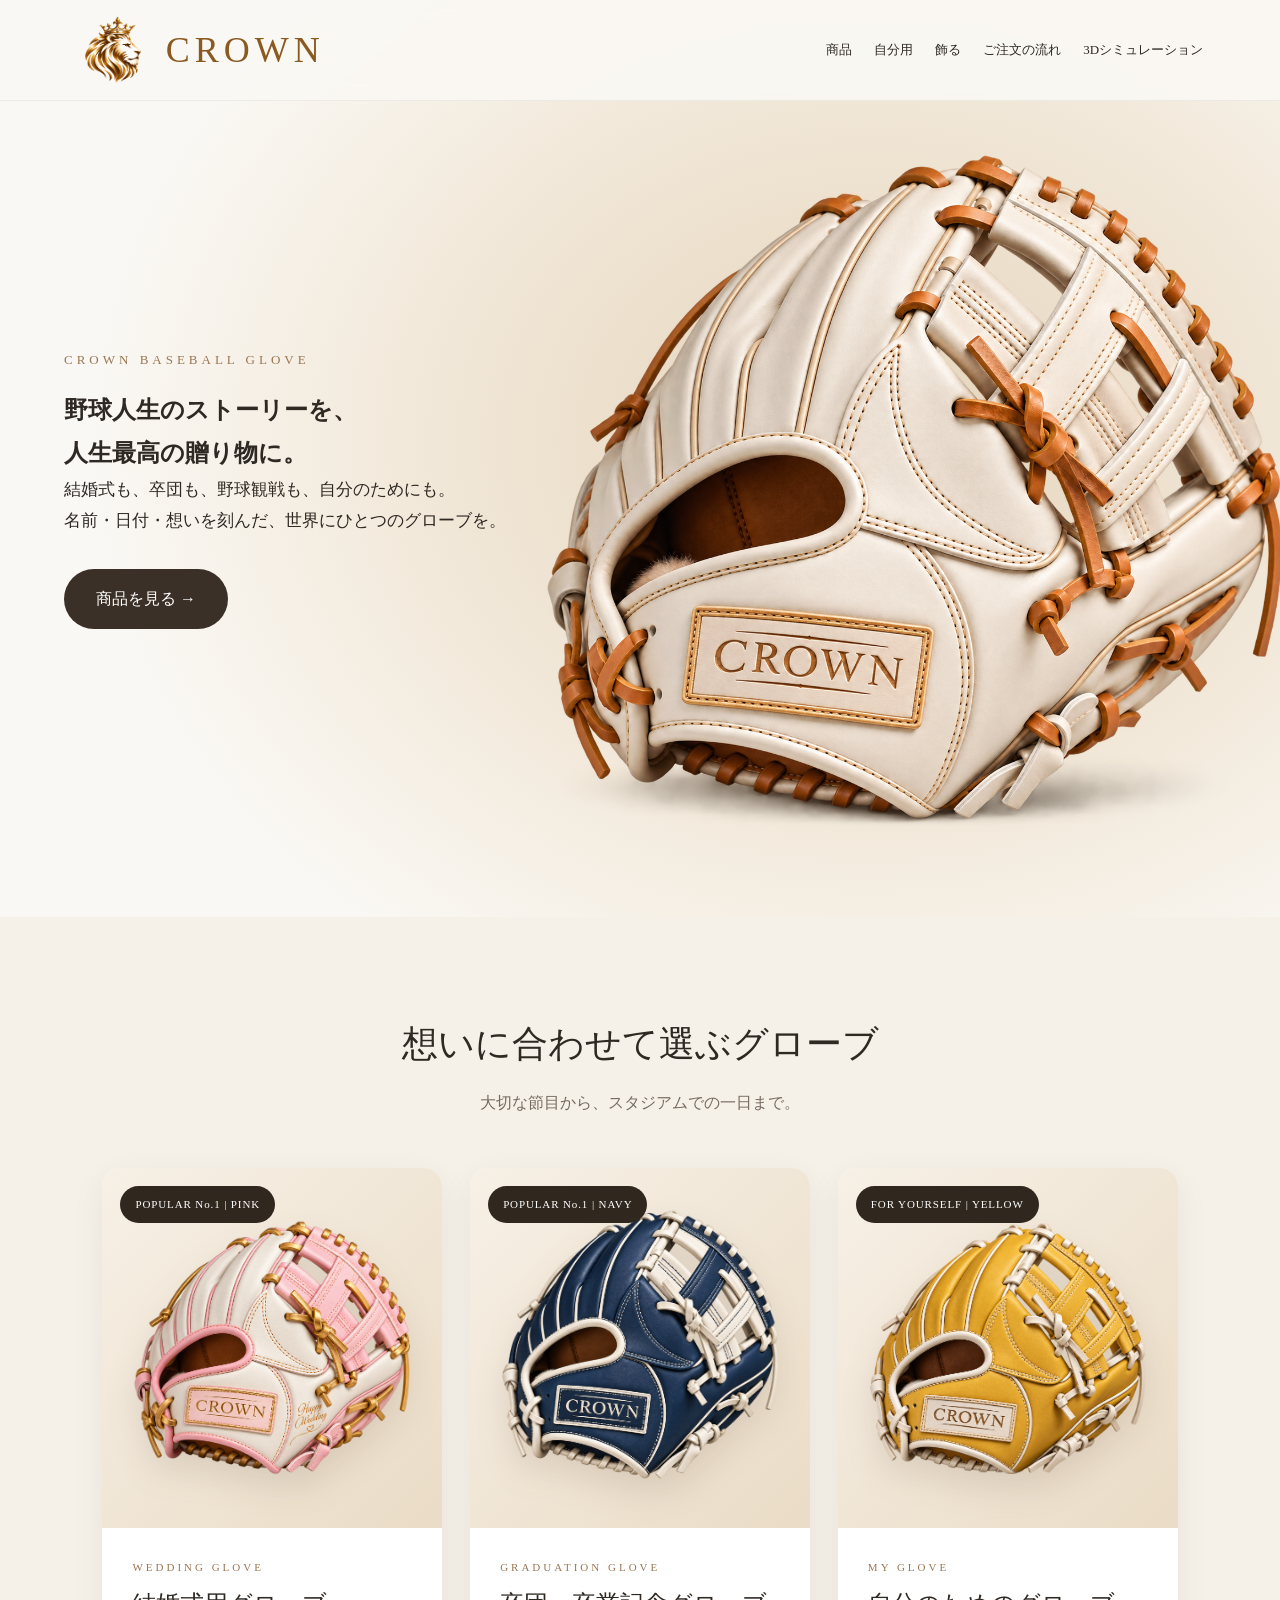
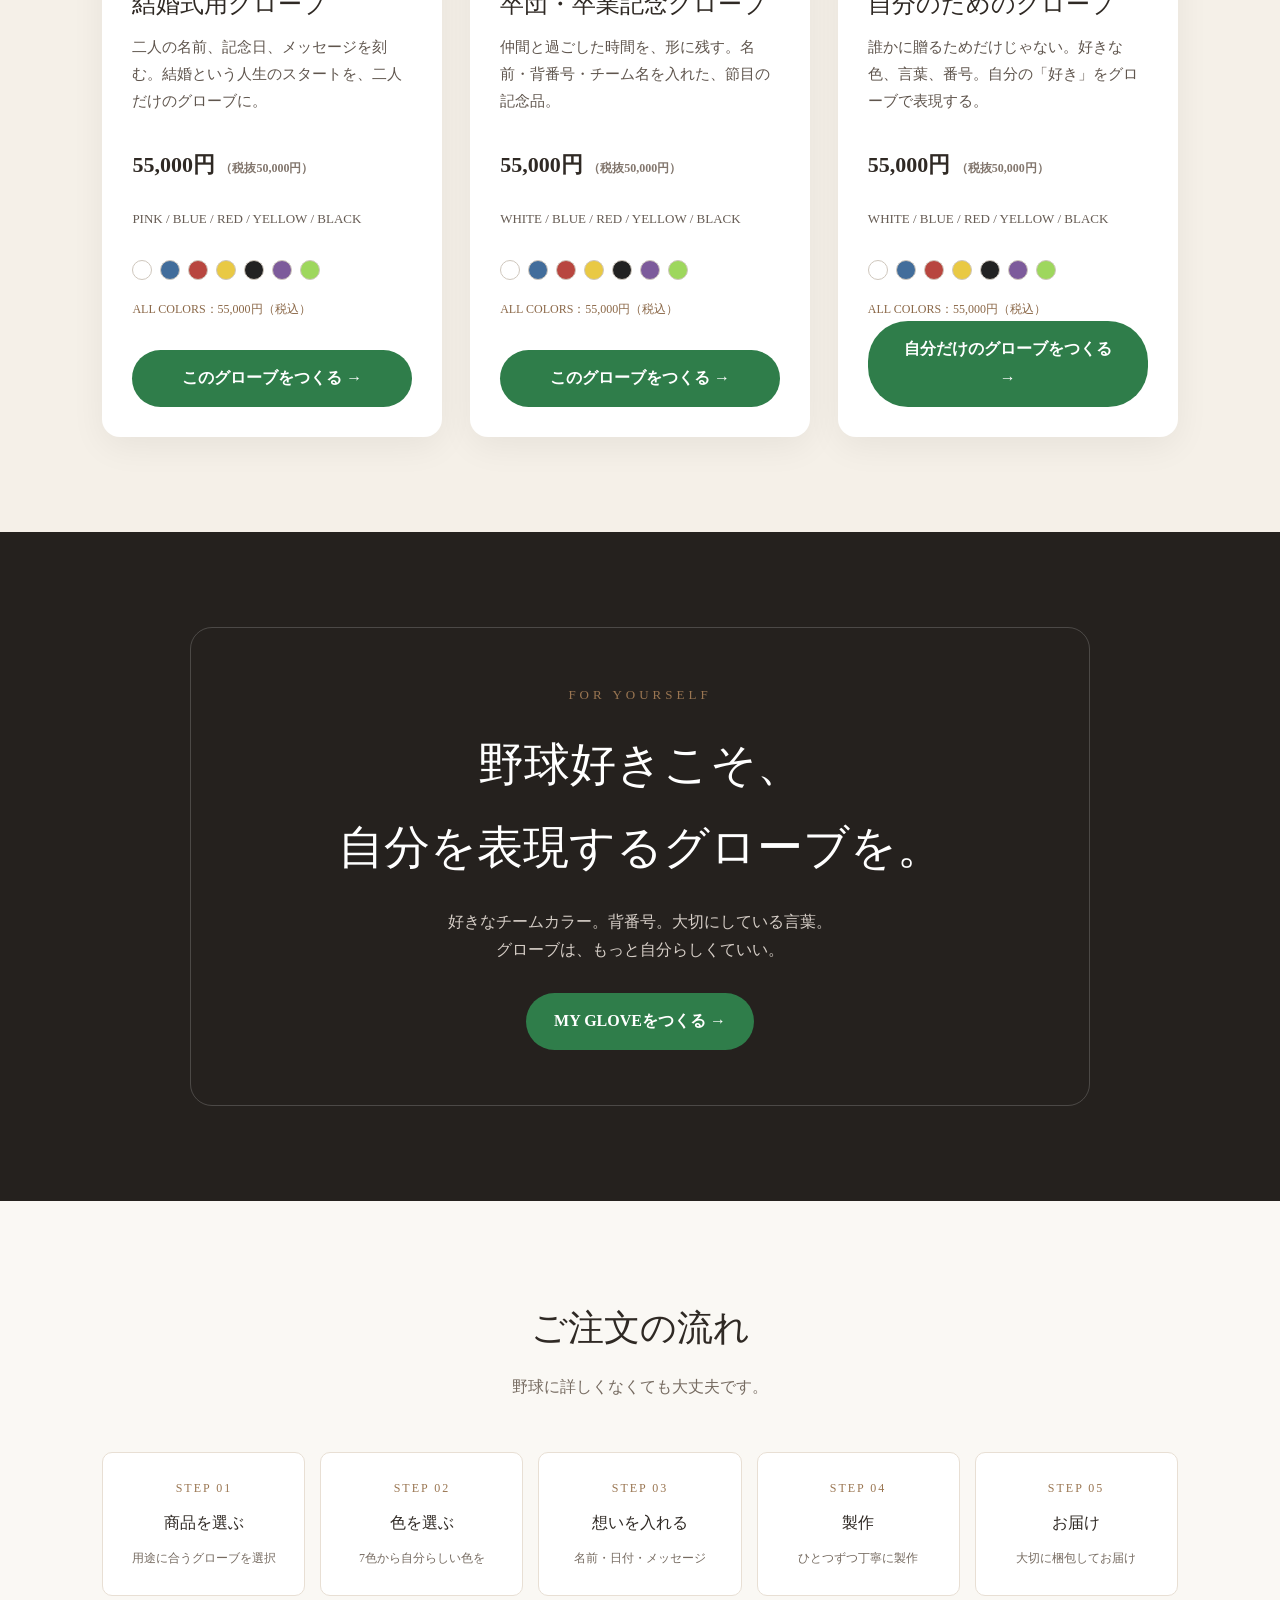
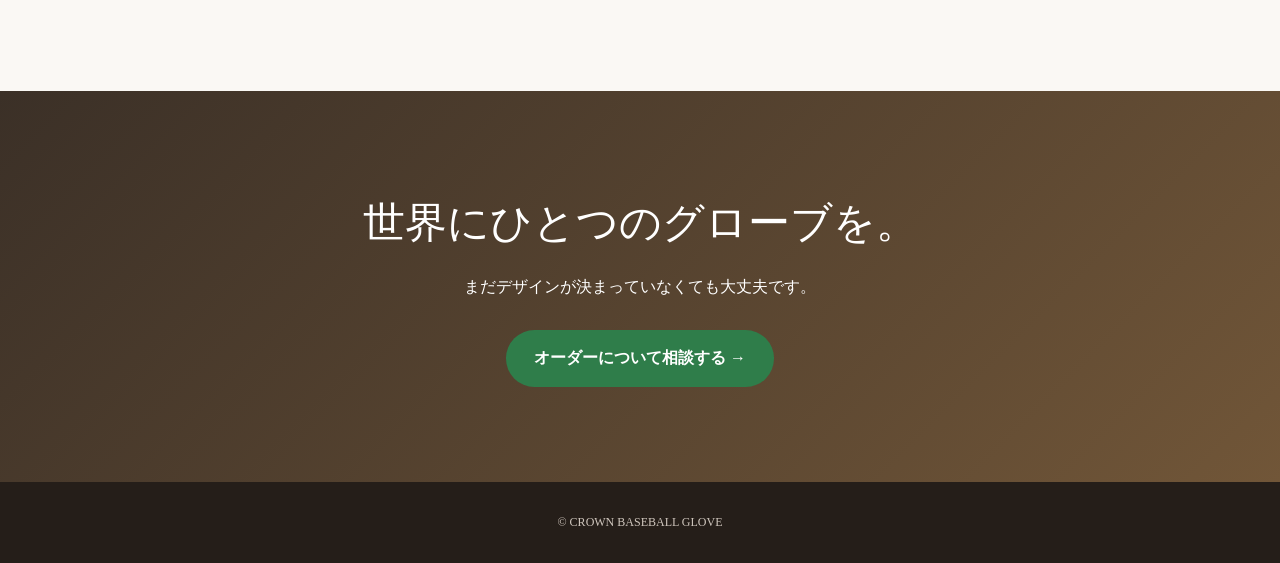
==== commit 528e3814: "Add files via upload" ====
--- a/index.html
+++ b/index.html
@@ -124,10 +124,18 @@
     @keyframes openingOut{to{opacity:0;visibility:hidden;pointer-events:none}}
 
     .hero{
-      min-height:100vh;padding:150px 8% 80px;display:flex;align-items:center;
-      background:radial-gradient(circle at 80% 30%,#e5d6bd 0%,transparent 30%),#faf8f4
-    }
-    .hero-inner{max-width:1200px;margin:auto;display:grid;grid-template-columns:1fr 1fr;gap:60px;align-items:center}
+      min-height:100vh;
+      padding:145px 5% 85px;
+      display:flex;
+      align-items:center;
+      background:
+        radial-gradient(ellipse 78% 88% at 68% 48%,
+          rgba(224,204,174,.82) 0%,
+          rgba(238,225,205,.68) 46%,
+          rgba(250,248,244,0) 78%),
+        #faf8f4;
+    }
+    .hero-inner{width:100%;max-width:1420px;margin:auto;display:grid;grid-template-columns:.9fr 1.1fr;gap:38px;align-items:center}
     .eyebrow{font-size:13px;letter-spacing:4px;color:#9a7652;margin-bottom:18px}
     .hero h1 span{
   display:block;
@@ -145,7 +153,7 @@
   border-radius:0;
   overflow:visible;
 
-  min-height:520px;
+  min-height:610px;
 }
 
 .hero-glove{
@@ -153,39 +161,19 @@
   z-index:2;
 
   display:block;
-  width:115%;
-  max-width:720px;
+  width:122%;
+  max-width:830px;
   height:auto;
 
   object-fit:contain;
 
-  filter:drop-shadow(
-    0 24px 18px rgba(73,48,27,.18)
-  );
-}
-    .glove-box::after{
-  content:"";
-  position:absolute;
-
-  left:15%;
-  right:8%;
-  bottom:25px;
-
-  height:45px;
-
-  background:rgba(74,48,26,.12);
-  filter:blur(24px);
-
-  border-radius:50%;
-
-  z-index:1;
+  filter:none;
 }
 
 .glove-box img{
-  width:100%;
-  height:100%;
-  object-fit:cover;
   display:block;
+  height:auto;
+  object-fit:contain;
 }
 
     section{padding:95px 8%}
@@ -242,6 +230,15 @@
     .cta .section-title{font-size:42px}.cta p{margin-bottom:28px}
     footer{background:#251e19;color:#cfc6bd;text-align:center;padding:30px;font-size:12px}
 
+    .product-copy{min-height:72px}
+    .product-content .purchase-btn{
+      margin-top:auto;
+      width:100%;
+      text-align:center;
+      box-sizing:border-box;
+    }
+    .product-content br{display:none}
+
     @media(max-width:1100px) and (min-width:851px){
       .product-grid{grid-template-columns:repeat(2,minmax(0,1fr))}
     }
@@ -258,8 +255,8 @@
   letter-spacing:3px;
 }
       .hero{padding:120px 7% 60px}
-      .hero-inner{grid-template-columns:1fr;gap:35px}
-      .hero-text{text-align:center}.glove-box{font-size:125px}
+      .hero-inner{grid-template-columns:1fr;gap:20px}
+      .hero-text{text-align:center}.glove-box{min-height:390px}.hero-glove{width:108%;max-width:620px}
       section{padding:70px 6%}.section-title{font-size:28px}
       .product-grid,.interior-grid,.flow-grid{grid-template-columns:1fr}
       .product-visual{height:330px;padding:24px}
@@ -320,7 +317,7 @@
 
           <article class="product-card">
             <div class="product-visual wedding-visual">
-  <span class="popular-badge">POPULAR No.1 | WHITE</span>
+  <span class="popular-badge">POPULAR No.1 | PINK</span>
 
   <img
     src="./crown-wedding-glove.png"
@@ -333,9 +330,9 @@
               <h3>結婚式用グローブ</h3>
               <p class="product-copy">二人の名前、記念日、メッセージを刻む。結婚という人生のスタートを、二人だけのグローブに。</p>
               <div class="price">55,000円 <span class="tax">（税抜50,000円）</span></div>
-              <div class="colors">WHITE / BLUE / RED / YELLOW / BLACK</div>
+              <div class="colors">PINK / BLUE / RED / YELLOW / BLACK</div>
               <div class="color-dots"><i class="dot white"></i><i class="dot blue"></i><i class="dot red"></i><i class="dot yellow"></i><i class="dot black"></i><i class="dot purple"></i><i class="dot lime"></i></div>
-              <div class="premium">PURPLE / LIME GREEN：57,000円（税込）</div>
+              <div class="premium">ALL COLORS：55,000円（税込）</div>
               <br><a href="./custom/" class="purchase-btn" onclick="track('buy_wedding')">このグローブをつくる →</a>
             </div>
           </article>
@@ -351,10 +348,10 @@
               <div class="product-label">GRADUATION GLOVE</div>
               <h3>卒団・卒業記念グローブ</h3>
               <p class="product-copy">仲間と過ごした時間を、形に残す。名前・背番号・チーム名を入れた、節目の記念品。</p>
-              <div class="price">44,000円 <span class="tax">（税抜40,000円）</span></div>
+              <div class="price">55,000円 <span class="tax">（税抜50,000円）</span></div>
               <div class="colors">WHITE / BLUE / RED / YELLOW / BLACK</div>
               <div class="color-dots"><i class="dot white"></i><i class="dot blue"></i><i class="dot red"></i><i class="dot yellow"></i><i class="dot black"></i><i class="dot purple"></i><i class="dot lime"></i></div>
-              <div class="premium">PURPLE / LIME GREEN：46,000円（税込）</div>
+              <div class="premium">ALL COLORS：55,000円（税込）</div>
               <br><a href="./custom/" class="purchase-btn" onclick="track('buy_graduation')">このグローブをつくる →</a>
             </div>
           </article>
@@ -375,7 +372,7 @@
               <div class="price">55,000円 <span class="tax">（税抜50,000円）</span></div>
               <div class="colors">WHITE / BLUE / RED / YELLOW / BLACK</div>
               <div class="color-dots"><i class="dot white"></i><i class="dot blue"></i><i class="dot red"></i><i class="dot yellow"></i><i class="dot black"></i><i class="dot purple"></i><i class="dot lime"></i></div>
-              <div class="premium">PURPLE / LIME GREEN：57,000円（税込）</div>
+              <div class="premium">ALL COLORS：55,000円（税込）</div>
               <br><a href="./custom/" class="purchase-btn" onclick="track('buy_myglove')">自分だけのグローブをつくる →</a>
             </div>
           </article>
@@ -391,21 +388,6 @@
           <h3>野球好きこそ、<br>自分を表現するグローブを。</h3>
           <p>好きなチームカラー。背番号。大切にしている言葉。<br>グローブは、もっと自分らしくていい。</p>
           <a href="./custom/" class="purchase-btn" onclick="track('myglove_cta')">MY GLOVEをつくる →</a>
-        </div>
-      </div>
-    </section>
-
-    <section class="interior" id="interior">
-      <div class="container">
-        <div class="interior-head">
-          <div class="question">お部屋のインテリアに困っていませんか？</div>
-          <h2>あなたのお部屋には、<br>あなたが大好きなものを。</h2>
-        </div>
-        <p class="section-lead">グローブを「しまう」のではなく、「飾る」という選択肢。</p>
-        <div class="interior-grid">
-          <div class="interior-card"><div class="interior-icon">▣</div><h3>透明ディスプレイケース</h3><p>大切なグローブをほこりから守りながら、360°美しく見せる。</p></div>
-          <div class="interior-card"><div class="interior-icon">◇</div><h3>専用グローブ台座</h3><p>グローブが一番美しく見える角度で飾るための専用スタンド。</p></div>
-          <div class="interior-card"><div class="interior-icon">▤</div><h3>ディスプレイテーブル</h3><p>グローブや写真、記念品をひとつの景色として飾るための家具。</p></div>
         </div>
       </div>
     </section>
